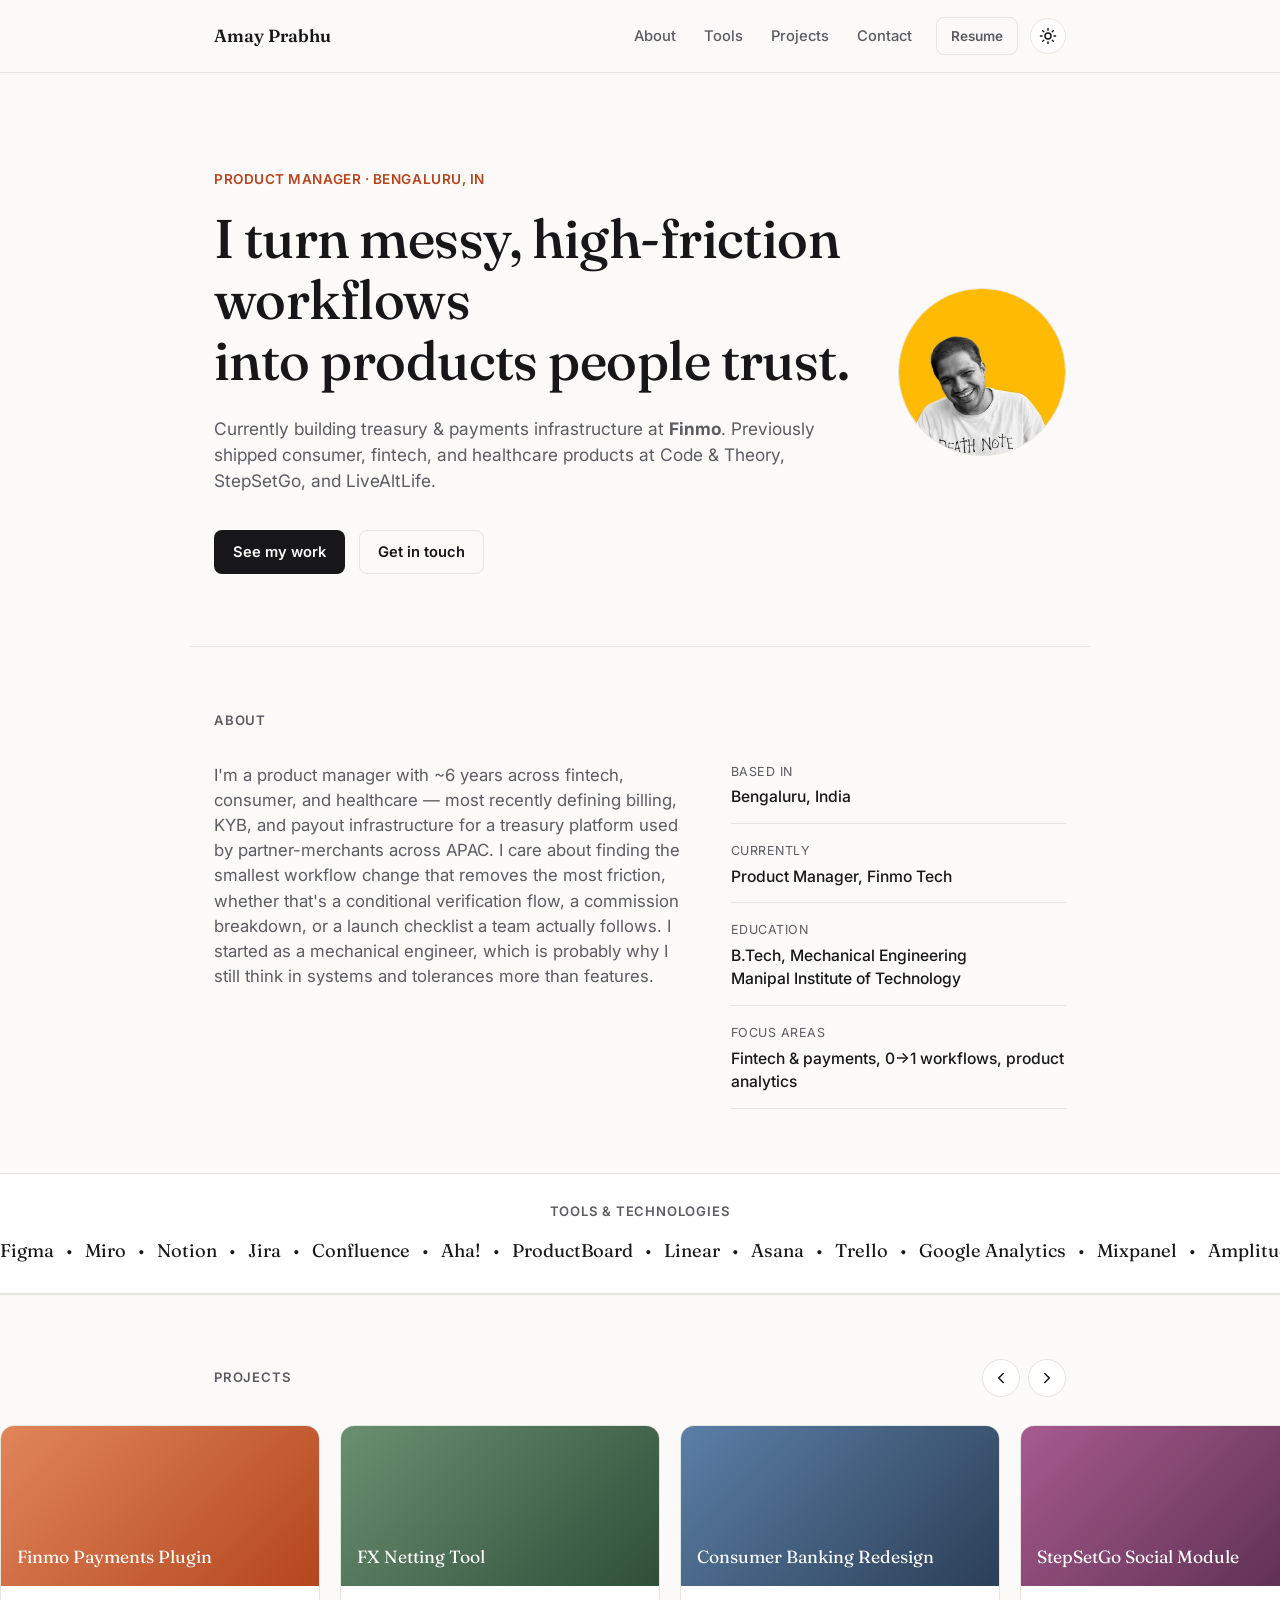
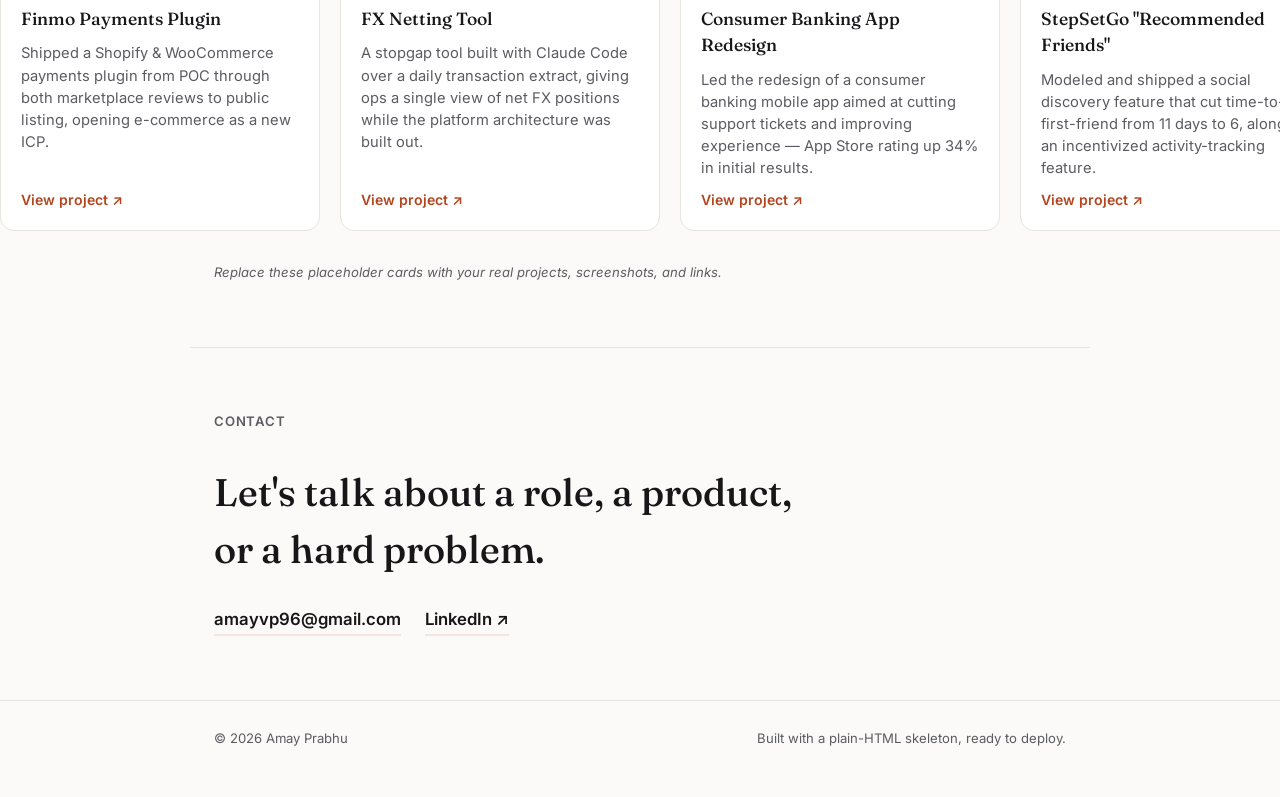
==== index.html @ a5f5263d "Remove experience section, add profile photo and tools marquee - Drop the Experience section and its" ====
<!DOCTYPE html>
<html lang="en">
<head>
<meta charset="UTF-8" />
<meta name="viewport" content="width=device-width, initial-scale=1.0" />
<title>Amay Prabhu — Product Manager</title>
<meta name="description" content="Amay Prabhu — Product Manager building fintech, consumer, and healthcare products." />
<link rel="icon" href="data:,">
<link rel="preconnect" href="https://fonts.googleapis.com">
<link rel="preconnect" href="https://fonts.gstatic.com" crossorigin>
<link href="https://fonts.googleapis.com/css2?family=Fraunces:opsz,wght@9..144,400;9..144,500;9..144,600&family=Inter:wght@400;500;600;700&display=swap" rel="stylesheet">
<link rel="stylesheet" href="css/style.css" />
</head>
<body>

<header class="nav" id="nav">
  <div class="wrap nav-inner">
    <a href="#top" class="nav-brand">Amay Prabhu</a>
    <nav class="nav-links">
      <a href="#about">About</a>
      <a href="#tools">Tools</a>
      <a href="#projects">Projects</a>
      <a href="#contact">Contact</a>
    </nav>
    <div class="nav-actions">
      <a href="assets/Amay_Prabhu_Resume.pdf" class="btn btn-ghost" download>Resume</a>
      <button class="theme-toggle" id="themeToggle" aria-label="Toggle color theme">
        <svg id="iconSun" width="18" height="18" viewBox="0 0 24 24" fill="none" stroke="currentColor" stroke-width="2" stroke-linecap="round"><circle cx="12" cy="12" r="4"/><path d="M12 2v2M12 20v2M4.9 4.9l1.4 1.4M17.7 17.7l1.4 1.4M2 12h2M20 12h2M4.9 19.1l1.4-1.4M17.7 6.3l1.4-1.4"/></svg>
        <svg id="iconMoon" width="18" height="18" viewBox="0 0 24 24" fill="none" stroke="currentColor" stroke-width="2" stroke-linecap="round"><path d="M21 12.79A9 9 0 1 1 11.21 3 7 7 0 0 0 21 12.79Z"/></svg>
      </button>
    </div>
    <button class="nav-burger" id="navBurger" aria-label="Toggle menu">
      <span></span><span></span><span></span>
    </button>
  </div>
  <nav class="nav-links-mobile" id="navLinksMobile">
    <a href="#about">About</a>
    <a href="#tools">Tools</a>
    <a href="#projects">Projects</a>
    <a href="#contact">Contact</a>
    <a href="assets/Amay_Prabhu_Resume.pdf" download>Resume</a>
  </nav>
</header>

<main id="top">

  <section class="hero wrap">
    <div class="hero-text">
      <p class="eyebrow reveal">Product Manager · Bengaluru, IN</p>
      <h1 class="reveal">
        I turn messy, high-friction workflows<br class="br-desktop" />
        into products people trust.
      </h1>
      <p class="hero-sub reveal">
        Currently building treasury &amp; payments infrastructure at
        <strong>Finmo</strong>. Previously shipped consumer, fintech, and
        healthcare products at Code&nbsp;&amp;&nbsp;Theory, StepSetGo, and LiveAltLife.
      </p>
      <div class="hero-actions reveal">
        <a href="#projects" class="btn btn-primary">See my work</a>
        <a href="#contact" class="btn btn-outline">Get in touch</a>
      </div>
    </div>
    <div class="hero-photo reveal">
      <img src="assets/profile.png" alt="Amay Prabhu"
        onerror="this.style.display='none'; this.nextElementSibling.style.display='flex';" />
      <div class="hero-photo-fallback">AP</div>
    </div>
  </section>

  <section id="about" class="section wrap">
    <p class="section-label reveal">About</p>
    <div class="about-grid">
      <p class="about-text reveal">
        I'm a product manager with ~6 years across fintech, consumer, and
        healthcare — most recently defining billing, KYB, and payout
        infrastructure for a treasury platform used by partner-merchants
        across APAC. I care about finding the smallest workflow change that
        removes the most friction, whether that's a conditional verification
        flow, a commission breakdown, or a launch checklist a team actually
        follows. I started as a mechanical engineer, which is probably why I
        still think in systems and tolerances more than features.
      </p>
      <dl class="about-facts reveal">
        <div><dt>Based in</dt><dd>Bengaluru, India</dd></div>
        <div><dt>Currently</dt><dd>Product Manager, Finmo Tech</dd></div>
        <div><dt>Education</dt><dd>B.Tech, Mechanical Engineering<br />Manipal Institute of Technology</dd></div>
        <div><dt>Focus areas</dt><dd>Fintech &amp; payments, 0→1 workflows, product analytics</dd></div>
      </dl>
    </div>
  </section>

  <section id="tools" class="tools-marquee reveal">
    <p class="marquee-label">Tools &amp; Technologies</p>
    <div class="marquee" role="list" aria-label="Tools and technologies I use">
      <div class="marquee-track">
        <span>Figma</span><span class="marquee-dot">•</span>
        <span>Miro</span><span class="marquee-dot">•</span>
        <span>Notion</span><span class="marquee-dot">•</span>
        <span>Jira</span><span class="marquee-dot">•</span>
        <span>Confluence</span><span class="marquee-dot">•</span>
        <span>Aha!</span><span class="marquee-dot">•</span>
        <span>ProductBoard</span><span class="marquee-dot">•</span>
        <span>Linear</span><span class="marquee-dot">•</span>
        <span>Asana</span><span class="marquee-dot">•</span>
        <span>Trello</span><span class="marquee-dot">•</span>
        <span>Google Analytics</span><span class="marquee-dot">•</span>
        <span>Mixpanel</span><span class="marquee-dot">•</span>
        <span>Amplitude</span><span class="marquee-dot">•</span>
        <span>CleverTap</span><span class="marquee-dot">•</span>
        <span>MoEngage</span><span class="marquee-dot">•</span>
        <span>Postman</span><span class="marquee-dot">•</span>
        <span>SQL</span><span class="marquee-dot">•</span>
        <span>Power BI</span><span class="marquee-dot">•</span>
        <span>Tableau</span><span class="marquee-dot">•</span>
        <span>Looker</span><span class="marquee-dot">•</span>
        <span>Optimizely</span><span class="marquee-dot">•</span>
        <span>LaunchDarkly</span><span class="marquee-dot">•</span>
        <span>Hotjar</span><span class="marquee-dot">•</span>
        <span>UserTesting</span><span class="marquee-dot">•</span>
        <span>SurveyMonkey</span><span class="marquee-dot">•</span>
        <span>Slack</span><span class="marquee-dot">•</span>
        <span>Salesforce</span><span class="marquee-dot">•</span>
        <span>Zendesk</span><span class="marquee-dot">•</span>
        <span>Claude AI</span><span class="marquee-dot">•</span>
        <span>GitHub</span><span class="marquee-dot">•</span>
      </div>
      <div class="marquee-track" aria-hidden="true">
        <span>Figma</span><span class="marquee-dot">•</span>
        <span>Miro</span><span class="marquee-dot">•</span>
        <span>Notion</span><span class="marquee-dot">•</span>
        <span>Jira</span><span class="marquee-dot">•</span>
        <span>Confluence</span><span class="marquee-dot">•</span>
        <span>Aha!</span><span class="marquee-dot">•</span>
        <span>ProductBoard</span><span class="marquee-dot">•</span>
        <span>Linear</span><span class="marquee-dot">•</span>
        <span>Asana</span><span class="marquee-dot">•</span>
        <span>Trello</span><span class="marquee-dot">•</span>
        <span>Google Analytics</span><span class="marquee-dot">•</span>
        <span>Mixpanel</span><span class="marquee-dot">•</span>
        <span>Amplitude</span><span class="marquee-dot">•</span>
        <span>CleverTap</span><span class="marquee-dot">•</span>
        <span>MoEngage</span><span class="marquee-dot">•</span>
        <span>Postman</span><span class="marquee-dot">•</span>
        <span>SQL</span><span class="marquee-dot">•</span>
        <span>Power BI</span><span class="marquee-dot">•</span>
        <span>Tableau</span><span class="marquee-dot">•</span>
        <span>Looker</span><span class="marquee-dot">•</span>
        <span>Optimizely</span><span class="marquee-dot">•</span>
        <span>LaunchDarkly</span><span class="marquee-dot">•</span>
        <span>Hotjar</span><span class="marquee-dot">•</span>
        <span>UserTesting</span><span class="marquee-dot">•</span>
        <span>SurveyMonkey</span><span class="marquee-dot">•</span>
        <span>Slack</span><span class="marquee-dot">•</span>
        <span>Salesforce</span><span class="marquee-dot">•</span>
        <span>Zendesk</span><span class="marquee-dot">•</span>
        <span>Claude AI</span><span class="marquee-dot">•</span>
        <span>GitHub</span><span class="marquee-dot">•</span>
      </div>
    </div>
  </section>

  <section id="projects" class="section projects-section">
    <div class="wrap">
      <div class="projects-head reveal">
        <p class="section-label">Projects</p>
        <div class="carousel-controls">
          <button class="carousel-btn" id="carouselPrev" aria-label="Previous project">
            <svg width="18" height="18" viewBox="0 0 24 24" fill="none" stroke="currentColor" stroke-width="2" stroke-linecap="round" stroke-linejoin="round"><path d="M15 18l-6-6 6-6"/></svg>
          </button>
          <button class="carousel-btn" id="carouselNext" aria-label="Next project">
            <svg width="18" height="18" viewBox="0 0 24 24" fill="none" stroke="currentColor" stroke-width="2" stroke-linecap="round" stroke-linejoin="round"><path d="M9 18l6-6-6-6"/></svg>
          </button>
        </div>
      </div>
    </div>

    <div class="carousel reveal" id="carousel">
      <article class="project-card">
        <div class="project-thumb" style="--thumb-a:#e08659; --thumb-b:#b4451f;">Finmo Payments Plugin</div>
        <div class="project-body">
          <h3>Finmo Payments Plugin</h3>
          <p>Shipped a Shopify &amp; WooCommerce payments plugin from POC through both marketplace reviews to public listing, opening e-commerce as a new ICP.</p>
          <a href="#" class="project-link" target="_blank" rel="noopener">View project ↗</a>
        </div>
      </article>
      <article class="project-card">
        <div class="project-thumb" style="--thumb-a:#6b8f71; --thumb-b:#2f4f39;">FX Netting Tool</div>
        <div class="project-body">
          <h3>FX Netting Tool</h3>
          <p>A stopgap tool built with Claude Code over a daily transaction extract, giving ops a single view of net FX positions while the platform architecture was built out.</p>
          <a href="#" class="project-link" target="_blank" rel="noopener">View project ↗</a>
        </div>
      </article>
      <article class="project-card">
        <div class="project-thumb" style="--thumb-a:#5b7fa6; --thumb-b:#2c3f57;">Consumer Banking Redesign</div>
        <div class="project-body">
          <h3>Consumer Banking App Redesign</h3>
          <p>Led the redesign of a consumer banking mobile app aimed at cutting support tickets and improving experience — App Store rating up 34% in initial results.</p>
          <a href="#" class="project-link" target="_blank" rel="noopener">View project ↗</a>
        </div>
      </article>
      <article class="project-card">
        <div class="project-thumb" style="--thumb-a:#a65b8f; --thumb-b:#572c4c;">StepSetGo Social Module</div>
        <div class="project-body">
          <h3>StepSetGo "Recommended Friends"</h3>
          <p>Modeled and shipped a social discovery feature that cut time-to-first-friend from 11 days to 6, alongside an incentivized activity-tracking feature.</p>
          <a href="#" class="project-link" target="_blank" rel="noopener">View project ↗</a>
        </div>
      </article>
    </div>
    <p class="wrap projects-note reveal">Replace these placeholder cards with your real projects, screenshots, and links.</p>
  </section>

  <section id="contact" class="section wrap contact">
    <p class="section-label reveal">Contact</p>
    <h2 class="reveal">Let's talk about a role, a product, or a hard problem.</h2>
    <div class="contact-links reveal">
      <a href="mailto:amayvp96@gmail.com">amayvp96@gmail.com</a>
      <a href="https://www.linkedin.com/in/amay-prabhu-52b70a135/" target="_blank" rel="noopener">LinkedIn ↗</a>
    </div>
  </section>

</main>

<footer class="footer">
  <div class="wrap footer-inner">
    <span>© <span id="year"></span> Amay Prabhu</span>
    <span>Built with a plain-HTML skeleton, ready to deploy.</span>
  </div>
</footer>

<script src="js/main.js"></script>
</body>
</html>
---- css/style.css ----
:root {
  --bg: #fbfaf8;
  --bg-elevated: #ffffff;
  --text: #17171a;
  --text-muted: #5b5b62;
  --border: #e6e4df;
  --accent: #b4451f;
  --accent-soft: #f3e6de;
  --font-serif: "Fraunces", Georgia, serif;
  --font-sans: "Inter", -apple-system, BlinkMacSystemFont, "Segoe UI", sans-serif;
  --nav-h: 72px;
  color-scheme: light;
}

:root[data-theme="dark"] {
  --bg: #121214;
  --bg-elevated: #1a1a1d;
  --text: #f1f0ec;
  --text-muted: #a3a29c;
  --border: #2c2c30;
  --accent: #e08659;
  --accent-soft: #2e211b;
  color-scheme: dark;
}

* { box-sizing: border-box; }

html { scroll-behavior: smooth; }

body {
  margin: 0;
  background: var(--bg);
  color: var(--text);
  font-family: var(--font-sans);
  line-height: 1.5;
  -webkit-font-smoothing: antialiased;
  transition: background 0.25s ease, color 0.25s ease;
}

.wrap {
  max-width: 900px;
  margin: 0 auto;
  padding: 0 24px;
}

a { color: inherit; }

/* Nav */
.nav {
  position: sticky;
  top: 0;
  z-index: 50;
  background: color-mix(in srgb, var(--bg) 88%, transparent);
  backdrop-filter: blur(10px);
  border-bottom: 1px solid var(--border);
}

.nav-inner {
  height: var(--nav-h);
  display: flex;
  align-items: center;
  gap: 24px;
}

.nav-brand {
  font-family: var(--font-serif);
  font-weight: 600;
  font-size: 1.1rem;
  text-decoration: none;
  margin-right: auto;
}

.nav-links {
  display: flex;
  gap: 28px;
}

.nav-links a {
  text-decoration: none;
  color: var(--text-muted);
  font-size: 0.92rem;
  font-weight: 500;
}

.nav-links a:hover { color: var(--text); }

.nav-actions {
  display: flex;
  align-items: center;
  gap: 12px;
}

.theme-toggle {
  border: 1px solid var(--border);
  background: var(--bg-elevated);
  color: var(--text);
  width: 36px;
  height: 36px;
  border-radius: 999px;
  display: flex;
  align-items: center;
  justify-content: center;
  cursor: pointer;
}

#iconMoon { display: none; }
:root[data-theme="dark"] #iconSun { display: none; }
:root[data-theme="dark"] #iconMoon { display: block; }

.nav-burger {
  display: none;
  flex-direction: column;
  gap: 4px;
  background: none;
  border: none;
  cursor: pointer;
  padding: 8px;
}
.nav-burger span {
  width: 20px;
  height: 2px;
  background: var(--text);
  border-radius: 2px;
}

.nav-links-mobile {
  display: none;
  flex-direction: column;
  padding: 12px 24px 20px;
  border-top: 1px solid var(--border);
}
.nav-links-mobile a {
  padding: 10px 0;
  text-decoration: none;
  color: var(--text);
  font-size: 0.98rem;
  border-bottom: 1px solid var(--border);
}
.nav-links-mobile a:last-child { border-bottom: none; }

/* Buttons */
.btn {
  display: inline-flex;
  align-items: center;
  justify-content: center;
  padding: 10px 18px;
  border-radius: 8px;
  font-size: 0.92rem;
  font-weight: 600;
  text-decoration: none;
  border: 1px solid transparent;
  cursor: pointer;
  white-space: nowrap;
}
.btn-primary { background: var(--text); color: var(--bg); }
.btn-primary:hover { opacity: 0.85; }
.btn-outline { border-color: var(--border); }
.btn-outline:hover { border-color: var(--text); }
.btn-ghost { color: var(--text-muted); border-color: var(--border); padding: 8px 14px; font-size: 0.85rem; }
.btn-ghost:hover { color: var(--text); border-color: var(--text); }

/* Hero */
.hero {
  padding: 96px 24px 72px;
  display: flex;
  align-items: center;
  justify-content: space-between;
  gap: 48px;
}
.hero-text { flex: 1; min-width: 0; }
.hero-photo {
  flex-shrink: 0;
  width: 168px;
  height: 168px;
  border-radius: 50%;
  overflow: hidden;
  border: 1px solid var(--border);
  background: var(--bg-elevated);
}
.hero-photo img {
  width: 100%;
  height: 100%;
  object-fit: cover;
  display: block;
}
.hero-photo-fallback {
  width: 100%;
  height: 100%;
  display: none;
  align-items: center;
  justify-content: center;
  font-family: var(--font-serif);
  font-size: 2.6rem;
  font-weight: 500;
  color: var(--accent);
  background: var(--accent-soft);
}
.eyebrow {
  color: var(--accent);
  font-weight: 600;
  font-size: 0.85rem;
  letter-spacing: 0.04em;
  text-transform: uppercase;
  margin: 0 0 20px;
}
.hero h1 {
  font-family: var(--font-serif);
  font-weight: 500;
  font-size: clamp(2.1rem, 5vw, 3.4rem);
  line-height: 1.12;
  letter-spacing: -0.01em;
  margin: 0 0 24px;
  max-width: 780px;
}
.hero-sub {
  font-size: 1.08rem;
  color: var(--text-muted);
  max-width: 620px;
  margin: 0 0 36px;
}
.hero-actions {
  display: flex;
  gap: 14px;
  flex-wrap: wrap;
}

/* Sections */
.section {
  padding: 64px 24px;
  border-top: 1px solid var(--border);
}
.section-label {
  font-size: 0.82rem;
  font-weight: 600;
  letter-spacing: 0.06em;
  text-transform: uppercase;
  color: var(--text-muted);
  margin: 0 0 32px;
}

/* About */
.about-grid {
  display: grid;
  grid-template-columns: 1.4fr 1fr;
  gap: 48px;
}
.about-text {
  font-size: 1.05rem;
  color: var(--text-muted);
  margin: 0;
}
.about-facts {
  margin: 0;
  display: flex;
  flex-direction: column;
  gap: 18px;
}
.about-facts > div {
  padding-bottom: 14px;
  border-bottom: 1px solid var(--border);
}
.about-facts dt {
  font-size: 0.78rem;
  text-transform: uppercase;
  letter-spacing: 0.04em;
  color: var(--text-muted);
  margin-bottom: 4px;
}
.about-facts dd {
  margin: 0;
  font-size: 0.98rem;
  font-weight: 500;
}

/* Tools & Technologies marquee */
.tools-marquee {
  padding: 28px 0;
  border-top: 1px solid var(--border);
  border-bottom: 1px solid var(--border);
  background: var(--bg-elevated);
  overflow: hidden;
}
.marquee-label {
  margin: 0 0 16px;
  text-align: center;
  font-size: 0.82rem;
  font-weight: 600;
  letter-spacing: 0.06em;
  text-transform: uppercase;
  color: var(--text-muted);
}
.marquee {
  display: flex;
  width: max-content;
  animation: marquee-scroll 38s linear infinite;
}
.marquee:hover { animation-play-state: paused; }
.marquee-track {
  display: flex;
  align-items: center;
  gap: 12px;
  padding-right: 12px;
  white-space: nowrap;
}
.marquee-track span {
  font-family: var(--font-serif);
  font-size: 1.15rem;
  color: var(--text);
}
.marquee-dot { color: var(--accent); font-size: 0.8rem; }

@keyframes marquee-scroll {
  from { transform: translateX(0); }
  to { transform: translateX(-50%); }
}

@media (prefers-reduced-motion: reduce) {
  .marquee { animation: none; overflow-x: auto; }
}

/* Projects */
.projects-section { padding: 64px 0; }
.projects-head {
  display: flex;
  align-items: center;
  justify-content: space-between;
  margin-bottom: 24px;
}
.projects-head .section-label { margin: 0; }
.carousel-controls { display: flex; gap: 8px; }
.carousel-btn {
  width: 38px;
  height: 38px;
  border-radius: 50%;
  border: 1px solid var(--border);
  background: var(--bg-elevated);
  color: var(--text);
  display: flex;
  align-items: center;
  justify-content: center;
  cursor: pointer;
}
.carousel-btn:hover { border-color: var(--text); }

.carousel {
  display: flex;
  gap: 20px;
  overflow-x: auto;
  scroll-snap-type: x mandatory;
  padding: 4px 24px 12px;
  scrollbar-width: none;
}
.carousel::-webkit-scrollbar { display: none; }

.project-card {
  flex: 0 0 auto;
  width: min(320px, 82vw);
  scroll-snap-align: start;
  border: 1px solid var(--border);
  border-radius: 14px;
  overflow: hidden;
  background: var(--bg-elevated);
  display: flex;
  flex-direction: column;
}
.project-thumb {
  height: 160px;
  display: flex;
  align-items: flex-end;
  padding: 16px;
  font-family: var(--font-serif);
  font-size: 1.1rem;
  color: #fff;
  background: linear-gradient(135deg, var(--thumb-a), var(--thumb-b));
}
.project-body {
  padding: 20px;
  display: flex;
  flex-direction: column;
  gap: 10px;
  flex: 1;
}
.project-body h3 {
  font-family: var(--font-serif);
  font-weight: 500;
  font-size: 1.1rem;
  margin: 0;
}
.project-body p {
  font-size: 0.92rem;
  color: var(--text-muted);
  margin: 0;
  flex: 1;
}
.project-link {
  font-size: 0.88rem;
  font-weight: 600;
  text-decoration: none;
  color: var(--accent);
  align-self: flex-start;
}
.project-link:hover { text-decoration: underline; }

.projects-note {
  margin-top: 20px;
  font-size: 0.82rem;
  color: var(--text-muted);
  font-style: italic;
}

/* Contact */
.contact h2 {
  font-family: var(--font-serif);
  font-weight: 500;
  font-size: clamp(1.6rem, 3.5vw, 2.4rem);
  max-width: 620px;
  margin: 0 0 28px;
}
.contact-links {
  display: flex;
  gap: 24px;
  flex-wrap: wrap;
}
.contact-links a {
  text-decoration: none;
  font-weight: 600;
  font-size: 1.05rem;
  padding-bottom: 2px;
  border-bottom: 2px solid var(--accent-soft);
}
.contact-links a:hover { border-bottom-color: var(--accent); }

/* Footer */
.footer {
  border-top: 1px solid var(--border);
  padding: 28px 0 48px;
}
.footer-inner {
  display: flex;
  justify-content: space-between;
  flex-wrap: wrap;
  gap: 8px;
  font-size: 0.82rem;
  color: var(--text-muted);
}

/* Reveal-on-scroll */
.reveal {
  opacity: 0;
  transform: translateY(14px);
  transition: opacity 0.6s ease, transform 0.6s ease;
}
.reveal.is-visible {
  opacity: 1;
  transform: none;
}

/* Responsive */
@media (max-width: 720px) {
  .nav-links, .nav-actions .btn-ghost { display: none; }
  .nav-burger { display: flex; }
  .nav-links-mobile.is-open { display: flex; }
  .about-grid { grid-template-columns: 1fr; gap: 32px; }
  .hero {
    padding: 48px 20px 40px;
    flex-direction: column-reverse;
    text-align: center;
    gap: 28px;
  }
  .hero-actions { justify-content: center; }
  .hero-photo { width: 128px; height: 128px; }
  .section { padding: 48px 20px; }
  .projects-section { padding: 48px 0; }
}
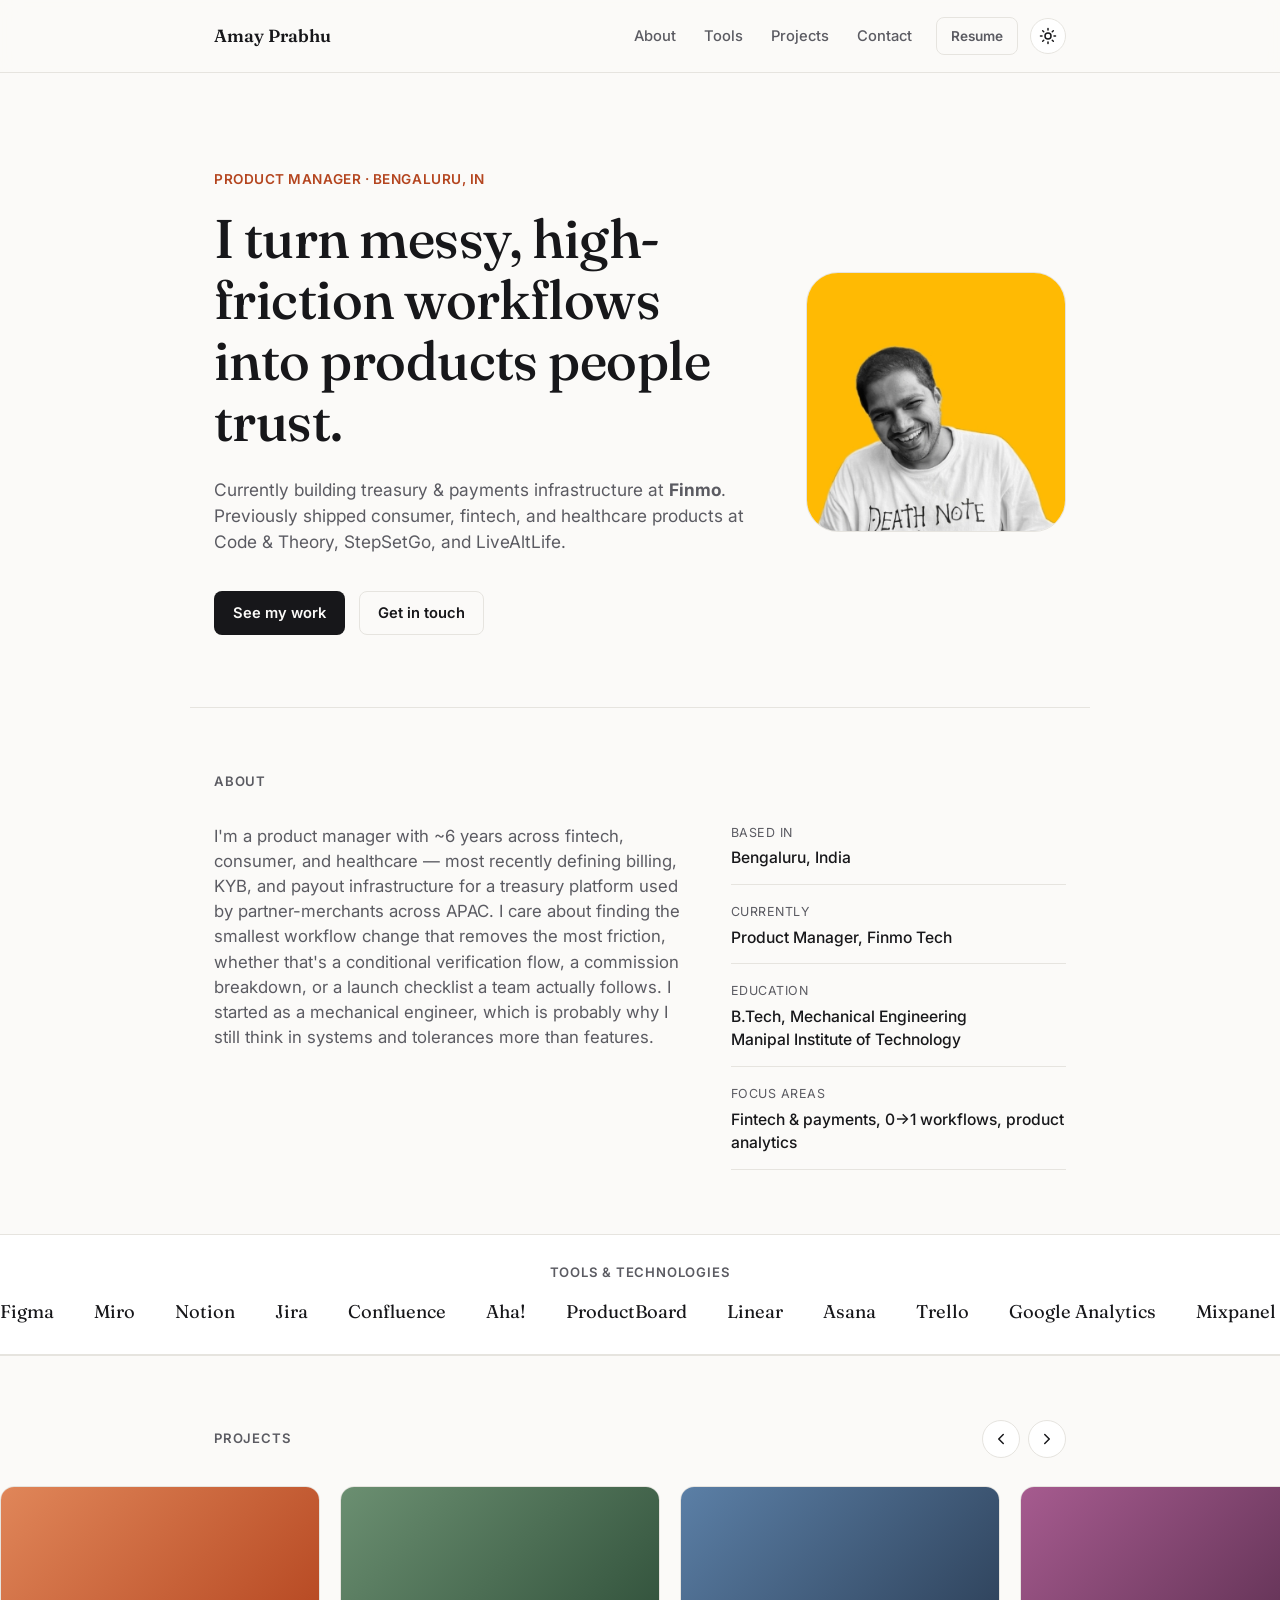
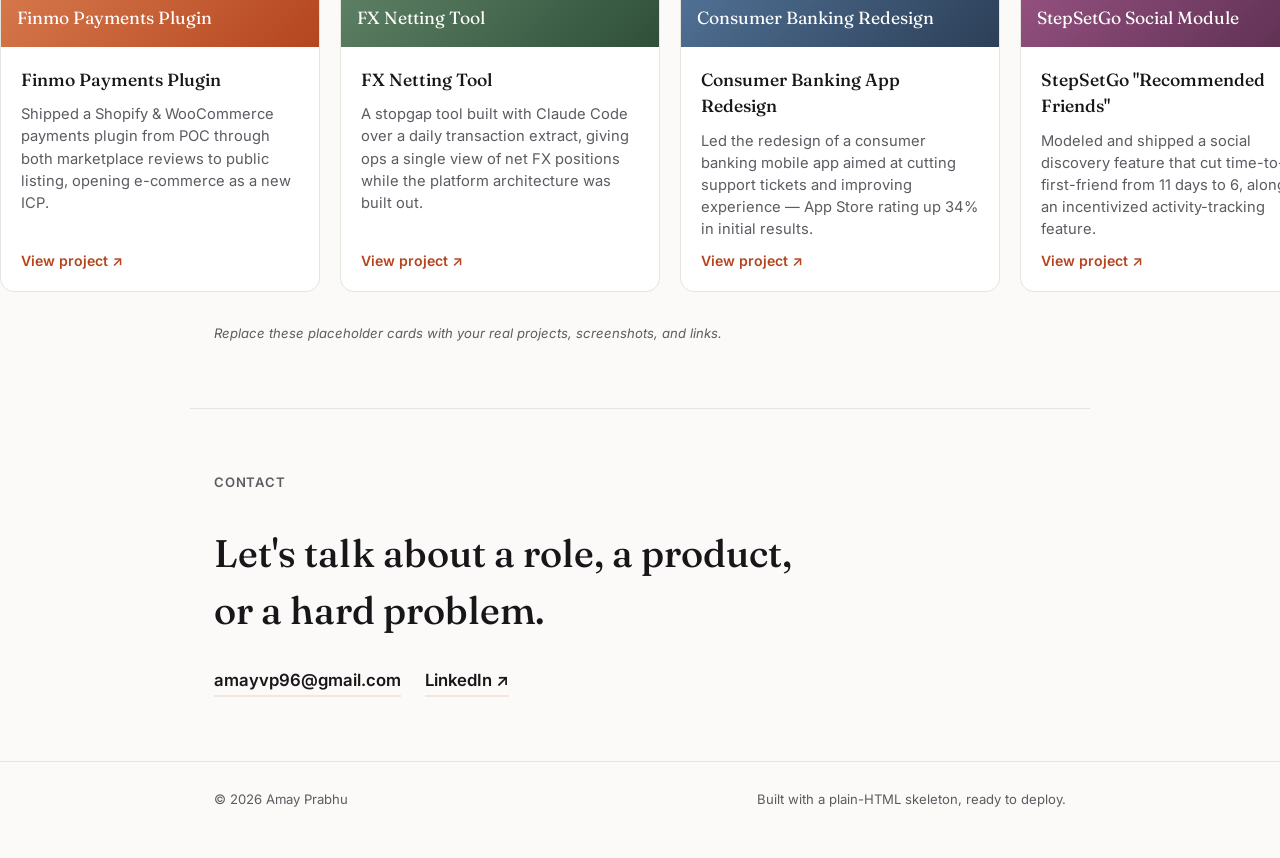
==== commit 49dc44e1: "Cosmetic tweaks: cleaner marquee, larger square photo - Remove the bullet-dot separators from the to" ====
--- a/index.html
+++ b/index.html
@@ -94,68 +94,68 @@
     <p class="marquee-label">Tools &amp; Technologies</p>
     <div class="marquee" role="list" aria-label="Tools and technologies I use">
       <div class="marquee-track">
-        <span>Figma</span><span class="marquee-dot">•</span>
-        <span>Miro</span><span class="marquee-dot">•</span>
-        <span>Notion</span><span class="marquee-dot">•</span>
-        <span>Jira</span><span class="marquee-dot">•</span>
-        <span>Confluence</span><span class="marquee-dot">•</span>
-        <span>Aha!</span><span class="marquee-dot">•</span>
-        <span>ProductBoard</span><span class="marquee-dot">•</span>
-        <span>Linear</span><span class="marquee-dot">•</span>
-        <span>Asana</span><span class="marquee-dot">•</span>
-        <span>Trello</span><span class="marquee-dot">•</span>
-        <span>Google Analytics</span><span class="marquee-dot">•</span>
-        <span>Mixpanel</span><span class="marquee-dot">•</span>
-        <span>Amplitude</span><span class="marquee-dot">•</span>
-        <span>CleverTap</span><span class="marquee-dot">•</span>
-        <span>MoEngage</span><span class="marquee-dot">•</span>
-        <span>Postman</span><span class="marquee-dot">•</span>
-        <span>SQL</span><span class="marquee-dot">•</span>
-        <span>Power BI</span><span class="marquee-dot">•</span>
-        <span>Tableau</span><span class="marquee-dot">•</span>
-        <span>Looker</span><span class="marquee-dot">•</span>
-        <span>Optimizely</span><span class="marquee-dot">•</span>
-        <span>LaunchDarkly</span><span class="marquee-dot">•</span>
-        <span>Hotjar</span><span class="marquee-dot">•</span>
-        <span>UserTesting</span><span class="marquee-dot">•</span>
-        <span>SurveyMonkey</span><span class="marquee-dot">•</span>
-        <span>Slack</span><span class="marquee-dot">•</span>
-        <span>Salesforce</span><span class="marquee-dot">•</span>
-        <span>Zendesk</span><span class="marquee-dot">•</span>
-        <span>Claude AI</span><span class="marquee-dot">•</span>
-        <span>GitHub</span><span class="marquee-dot">•</span>
+        <span>Figma</span>
+        <span>Miro</span>
+        <span>Notion</span>
+        <span>Jira</span>
+        <span>Confluence</span>
+        <span>Aha!</span>
+        <span>ProductBoard</span>
+        <span>Linear</span>
+        <span>Asana</span>
+        <span>Trello</span>
+        <span>Google Analytics</span>
+        <span>Mixpanel</span>
+        <span>Amplitude</span>
+        <span>CleverTap</span>
+        <span>MoEngage</span>
+        <span>Postman</span>
+        <span>SQL</span>
+        <span>Power BI</span>
+        <span>Tableau</span>
+        <span>Looker</span>
+        <span>Optimizely</span>
+        <span>LaunchDarkly</span>
+        <span>Hotjar</span>
+        <span>UserTesting</span>
+        <span>SurveyMonkey</span>
+        <span>Slack</span>
+        <span>Salesforce</span>
+        <span>Zendesk</span>
+        <span>Claude AI</span>
+        <span>GitHub</span>
       </div>
       <div class="marquee-track" aria-hidden="true">
-        <span>Figma</span><span class="marquee-dot">•</span>
-        <span>Miro</span><span class="marquee-dot">•</span>
-        <span>Notion</span><span class="marquee-dot">•</span>
-        <span>Jira</span><span class="marquee-dot">•</span>
-        <span>Confluence</span><span class="marquee-dot">•</span>
-        <span>Aha!</span><span class="marquee-dot">•</span>
-        <span>ProductBoard</span><span class="marquee-dot">•</span>
-        <span>Linear</span><span class="marquee-dot">•</span>
-        <span>Asana</span><span class="marquee-dot">•</span>
-        <span>Trello</span><span class="marquee-dot">•</span>
-        <span>Google Analytics</span><span class="marquee-dot">•</span>
-        <span>Mixpanel</span><span class="marquee-dot">•</span>
-        <span>Amplitude</span><span class="marquee-dot">•</span>
-        <span>CleverTap</span><span class="marquee-dot">•</span>
-        <span>MoEngage</span><span class="marquee-dot">•</span>
-        <span>Postman</span><span class="marquee-dot">•</span>
-        <span>SQL</span><span class="marquee-dot">•</span>
-        <span>Power BI</span><span class="marquee-dot">•</span>
-        <span>Tableau</span><span class="marquee-dot">•</span>
-        <span>Looker</span><span class="marquee-dot">•</span>
-        <span>Optimizely</span><span class="marquee-dot">•</span>
-        <span>LaunchDarkly</span><span class="marquee-dot">•</span>
-        <span>Hotjar</span><span class="marquee-dot">•</span>
-        <span>UserTesting</span><span class="marquee-dot">•</span>
-        <span>SurveyMonkey</span><span class="marquee-dot">•</span>
-        <span>Slack</span><span class="marquee-dot">•</span>
-        <span>Salesforce</span><span class="marquee-dot">•</span>
-        <span>Zendesk</span><span class="marquee-dot">•</span>
-        <span>Claude AI</span><span class="marquee-dot">•</span>
-        <span>GitHub</span><span class="marquee-dot">•</span>
+        <span>Figma</span>
+        <span>Miro</span>
+        <span>Notion</span>
+        <span>Jira</span>
+        <span>Confluence</span>
+        <span>Aha!</span>
+        <span>ProductBoard</span>
+        <span>Linear</span>
+        <span>Asana</span>
+        <span>Trello</span>
+        <span>Google Analytics</span>
+        <span>Mixpanel</span>
+        <span>Amplitude</span>
+        <span>CleverTap</span>
+        <span>MoEngage</span>
+        <span>Postman</span>
+        <span>SQL</span>
+        <span>Power BI</span>
+        <span>Tableau</span>
+        <span>Looker</span>
+        <span>Optimizely</span>
+        <span>LaunchDarkly</span>
+        <span>Hotjar</span>
+        <span>UserTesting</span>
+        <span>SurveyMonkey</span>
+        <span>Slack</span>
+        <span>Salesforce</span>
+        <span>Zendesk</span>
+        <span>Claude AI</span>
+        <span>GitHub</span>
       </div>
     </div>
   </section>
--- a/css/style.css
+++ b/css/style.css
@@ -170,9 +170,9 @@
 .hero-text { flex: 1; min-width: 0; }
 .hero-photo {
   flex-shrink: 0;
-  width: 168px;
-  height: 168px;
-  border-radius: 50%;
+  width: 260px;
+  height: 260px;
+  border-radius: 32px;
   overflow: hidden;
   border: 1px solid var(--border);
   background: var(--bg-elevated);
@@ -190,7 +190,7 @@
   align-items: center;
   justify-content: center;
   font-family: var(--font-serif);
-  font-size: 2.6rem;
+  font-size: 3.6rem;
   font-weight: 500;
   color: var(--accent);
   background: var(--accent-soft);
@@ -292,14 +292,14 @@
 .marquee {
   display: flex;
   width: max-content;
-  animation: marquee-scroll 38s linear infinite;
+  animation: marquee-scroll 90s linear infinite;
 }
 .marquee:hover { animation-play-state: paused; }
 .marquee-track {
   display: flex;
   align-items: center;
-  gap: 12px;
-  padding-right: 12px;
+  gap: 40px;
+  padding-right: 40px;
   white-space: nowrap;
 }
 .marquee-track span {
@@ -307,7 +307,6 @@
   font-size: 1.15rem;
   color: var(--text);
 }
-.marquee-dot { color: var(--accent); font-size: 0.8rem; }
 
 @keyframes marquee-scroll {
   from { transform: translateX(0); }
@@ -468,7 +467,7 @@
     gap: 28px;
   }
   .hero-actions { justify-content: center; }
-  .hero-photo { width: 128px; height: 128px; }
+  .hero-photo { width: 180px; height: 180px; border-radius: 24px; }
   .section { padding: 48px 20px; }
   .projects-section { padding: 48px 0; }
 }
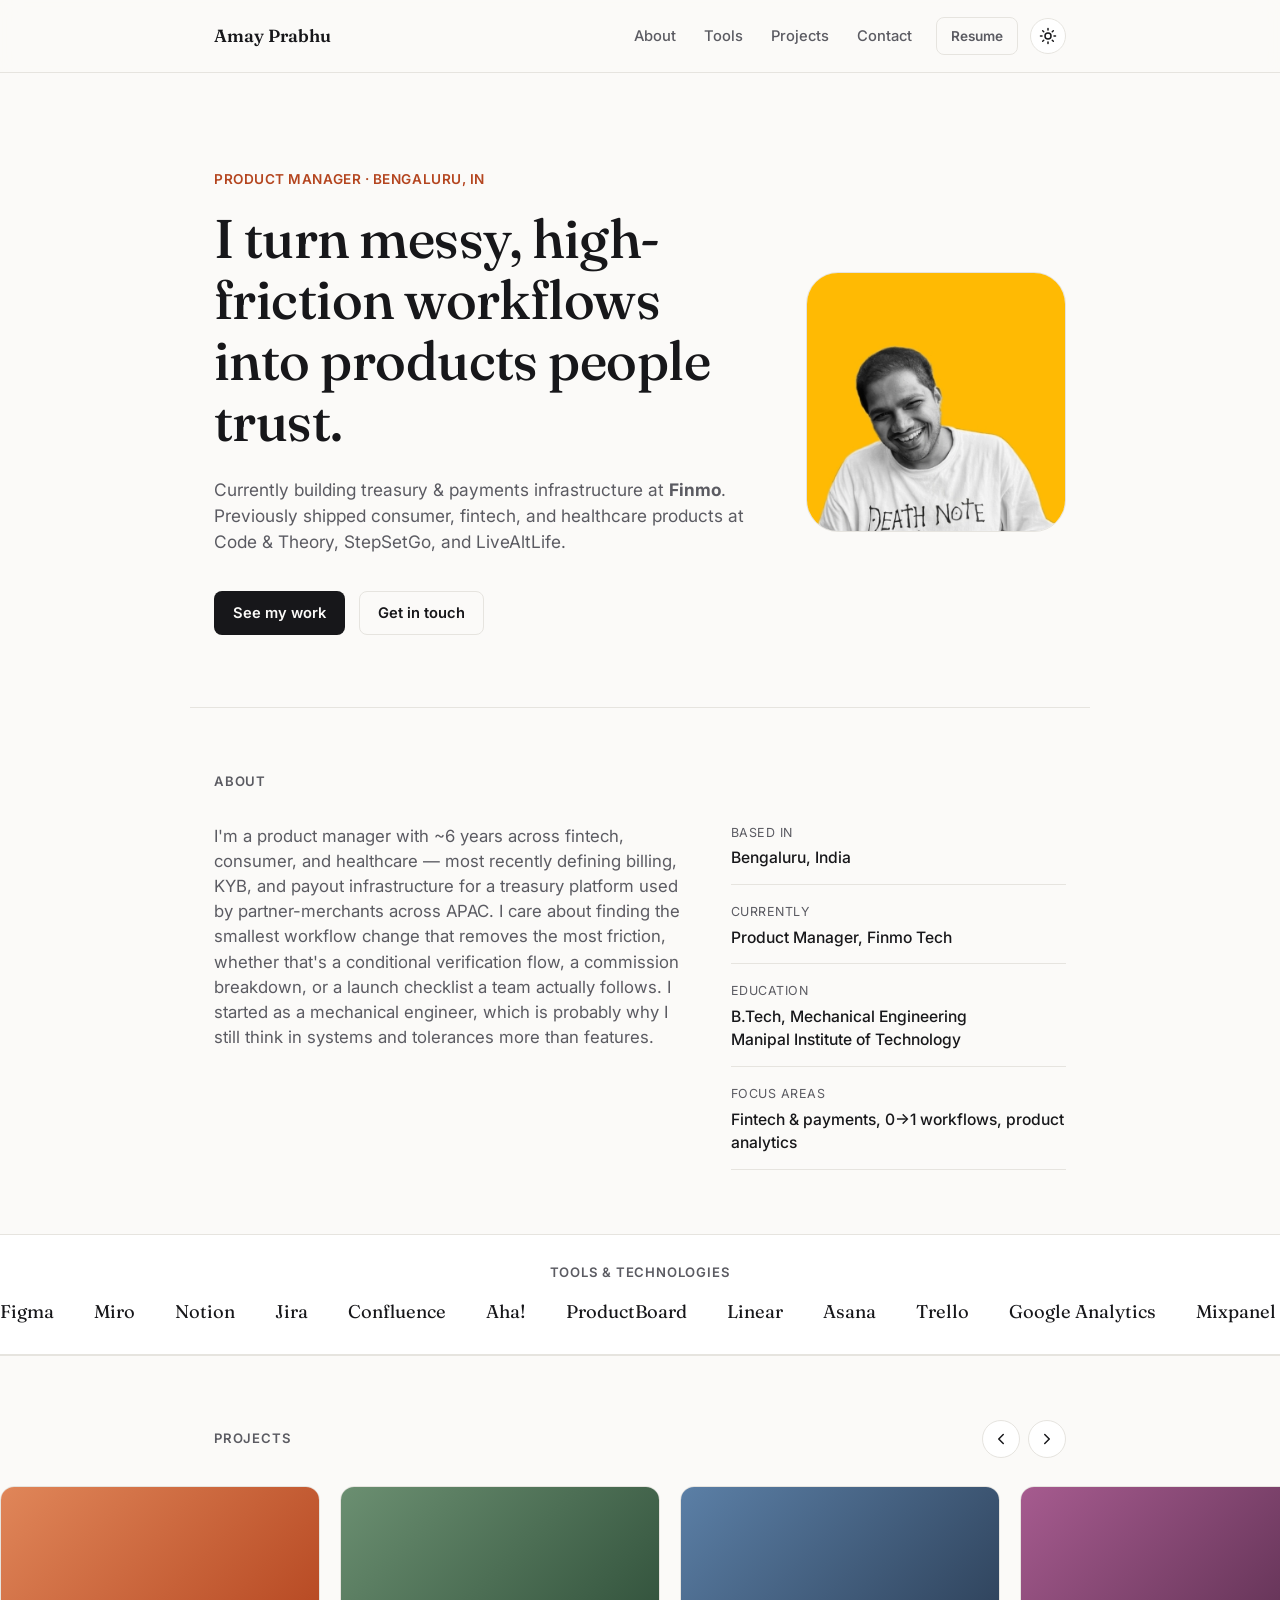
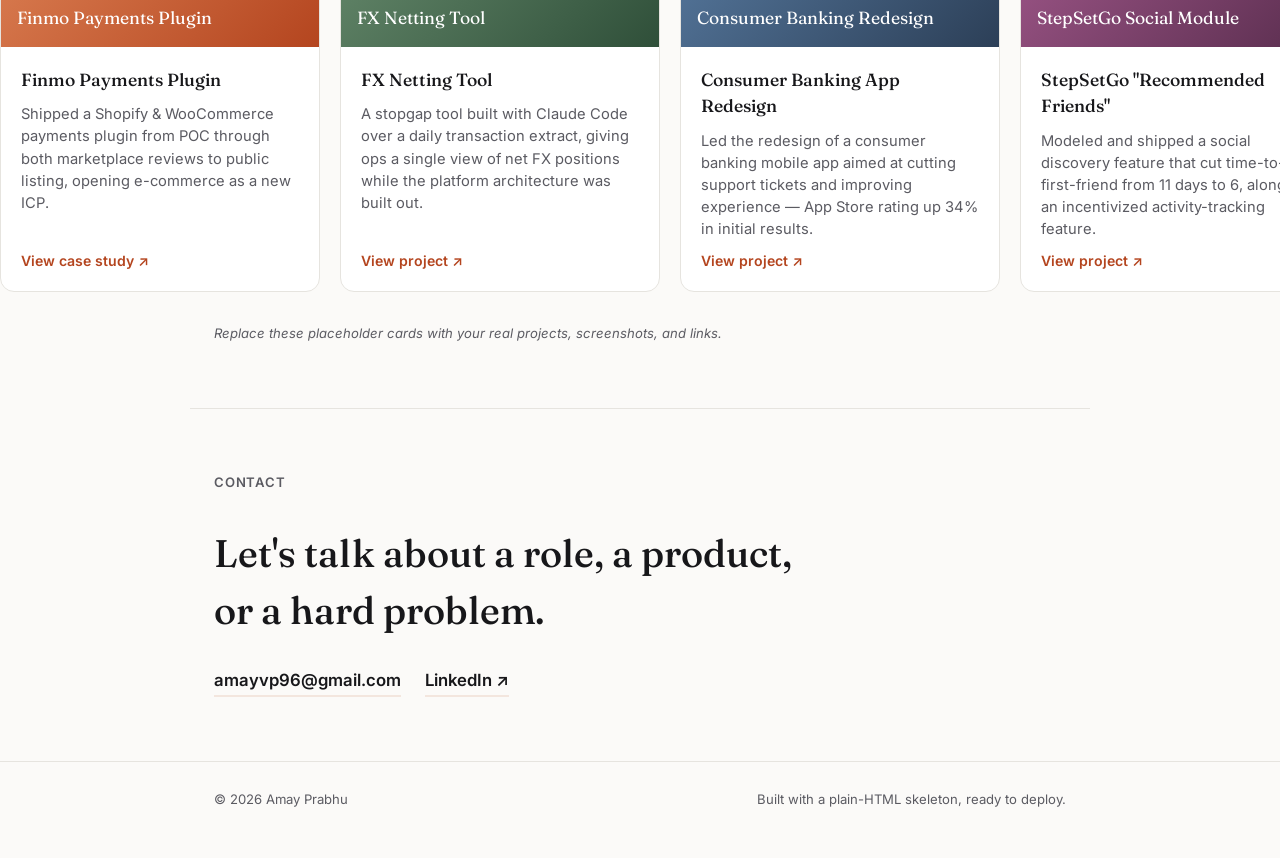
==== commit d69c9fa2: "Add interactive slide-deck presentation for case studies Adds presentation/index.html, a 12-slide, k" ====
--- a/index.html
+++ b/index.html
@@ -181,7 +181,7 @@
         <div class="project-body">
           <h3>Finmo Payments Plugin</h3>
           <p>Shipped a Shopify &amp; WooCommerce payments plugin from POC through both marketplace reviews to public listing, opening e-commerce as a new ICP.</p>
-          <a href="#" class="project-link" target="_blank" rel="noopener">View project ↗</a>
+          <a href="presentation/index.html" class="project-link">View case study ↗</a>
         </div>
       </article>
       <article class="project-card">
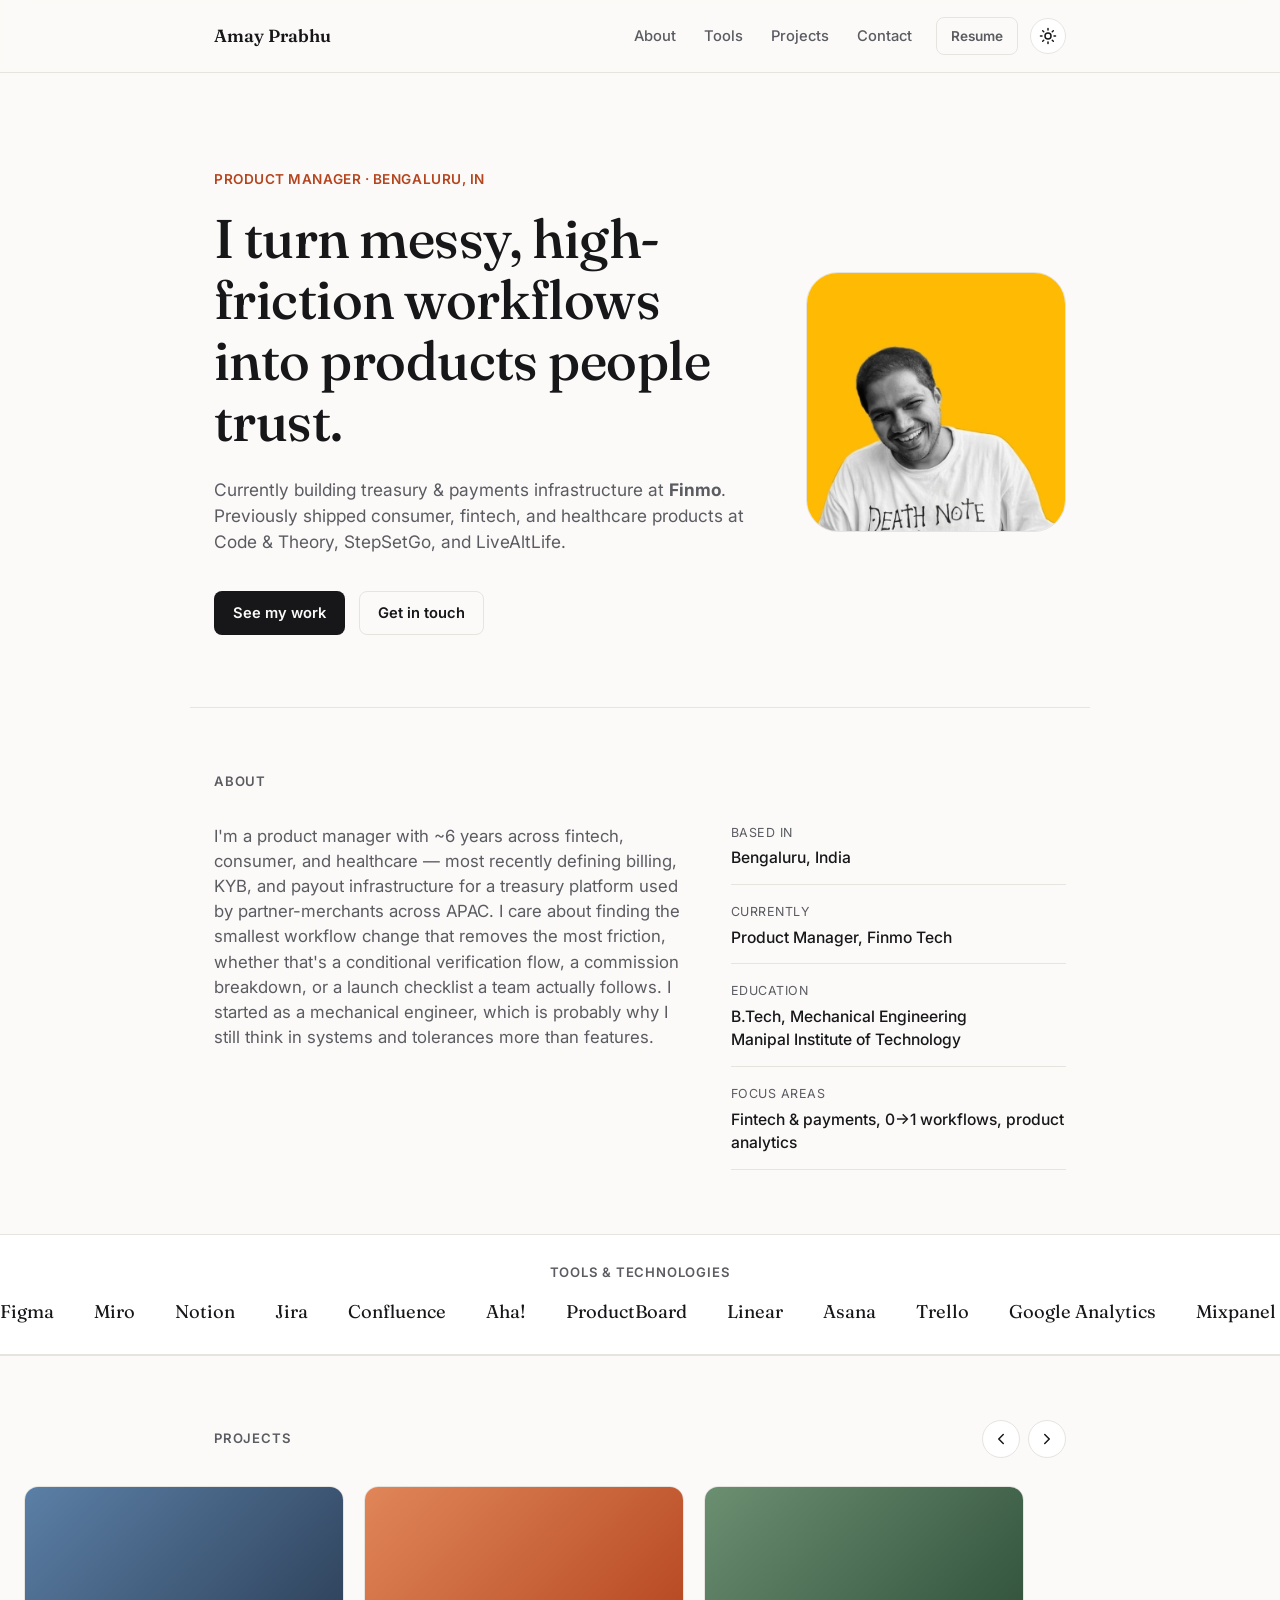
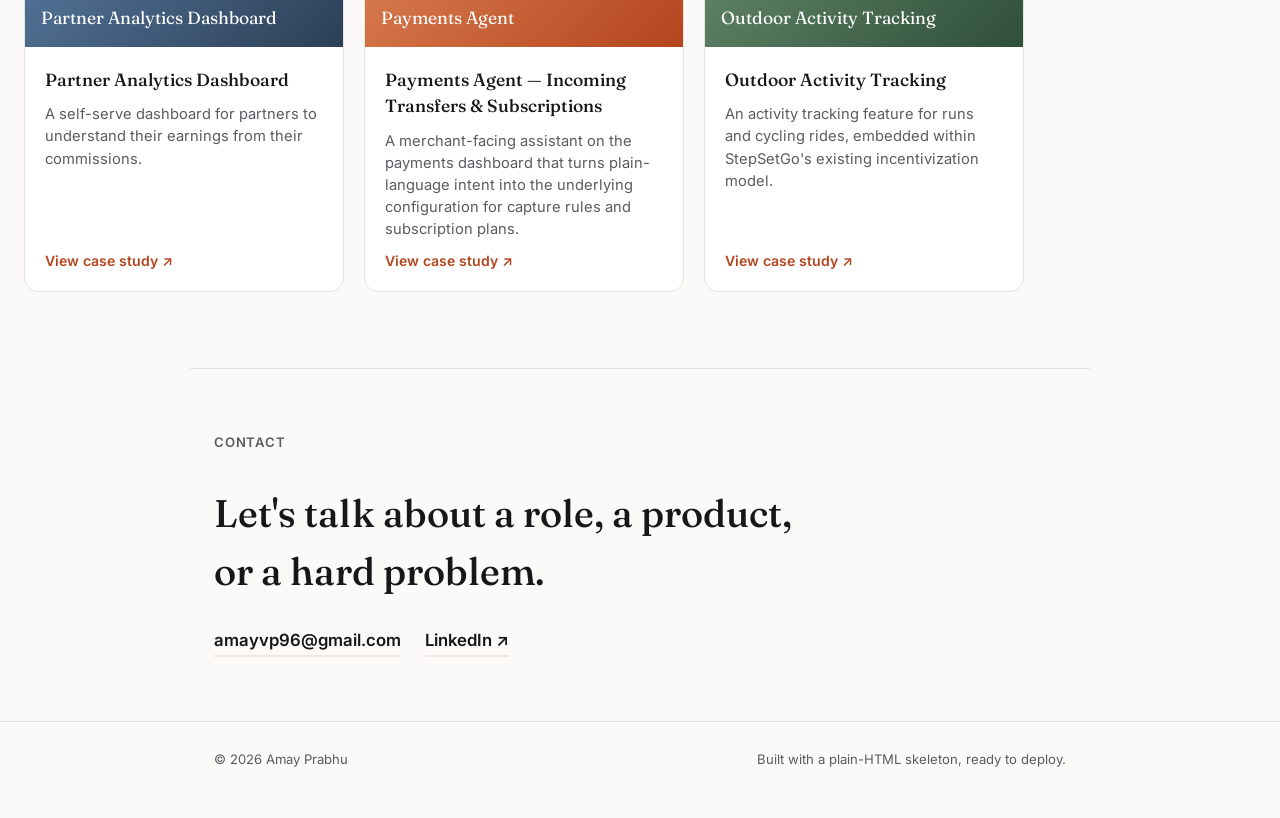
==== commit cf221a92: "Point homepage project cards at the real case studies Replaces the four placeholder project cards wi" ====
--- a/index.html
+++ b/index.html
@@ -177,39 +177,30 @@
 
     <div class="carousel reveal" id="carousel">
       <article class="project-card">
-        <div class="project-thumb" style="--thumb-a:#e08659; --thumb-b:#b4451f;">Finmo Payments Plugin</div>
+        <div class="project-thumb" style="--thumb-a:#5b7fa6; --thumb-b:#2c3f57;">Partner Analytics Dashboard</div>
         <div class="project-body">
-          <h3>Finmo Payments Plugin</h3>
-          <p>Shipped a Shopify &amp; WooCommerce payments plugin from POC through both marketplace reviews to public listing, opening e-commerce as a new ICP.</p>
-          <a href="presentation/index.html" class="project-link">View case study ↗</a>
+          <h3>Partner Analytics Dashboard</h3>
+          <p>A self-serve dashboard for partners to understand their earnings from their commissions.</p>
+          <a href="presentation/partner-analytics-dashboard/index.html" class="project-link">View case study ↗</a>
         </div>
       </article>
       <article class="project-card">
-        <div class="project-thumb" style="--thumb-a:#6b8f71; --thumb-b:#2f4f39;">FX Netting Tool</div>
+        <div class="project-thumb" style="--thumb-a:#e08659; --thumb-b:#b4451f;">Payments Agent</div>
         <div class="project-body">
-          <h3>FX Netting Tool</h3>
-          <p>A stopgap tool built with Claude Code over a daily transaction extract, giving ops a single view of net FX positions while the platform architecture was built out.</p>
-          <a href="#" class="project-link" target="_blank" rel="noopener">View project ↗</a>
+          <h3>Payments Agent — Incoming Transfers &amp; Subscriptions</h3>
+          <p>A merchant-facing assistant on the payments dashboard that turns plain-language intent into the underlying configuration for capture rules and subscription plans.</p>
+          <a href="presentation/payments-agent/index.html" class="project-link">View case study ↗</a>
         </div>
       </article>
       <article class="project-card">
-        <div class="project-thumb" style="--thumb-a:#5b7fa6; --thumb-b:#2c3f57;">Consumer Banking Redesign</div>
+        <div class="project-thumb" style="--thumb-a:#6b8f71; --thumb-b:#2f4f39;">Outdoor Activity Tracking</div>
         <div class="project-body">
-          <h3>Consumer Banking App Redesign</h3>
-          <p>Led the redesign of a consumer banking mobile app aimed at cutting support tickets and improving experience — App Store rating up 34% in initial results.</p>
-          <a href="#" class="project-link" target="_blank" rel="noopener">View project ↗</a>
+          <h3>Outdoor Activity Tracking</h3>
+          <p>An activity tracking feature for runs and cycling rides, embedded within StepSetGo's existing incentivization model.</p>
+          <a href="presentation/outdoor-activity-tracking/index.html" class="project-link">View case study ↗</a>
         </div>
       </article>
-      <article class="project-card">
-        <div class="project-thumb" style="--thumb-a:#a65b8f; --thumb-b:#572c4c;">StepSetGo Social Module</div>
-        <div class="project-body">
-          <h3>StepSetGo "Recommended Friends"</h3>
-          <p>Modeled and shipped a social discovery feature that cut time-to-first-friend from 11 days to 6, alongside an incentivized activity-tracking feature.</p>
-          <a href="#" class="project-link" target="_blank" rel="noopener">View project ↗</a>
-        </div>
-      </article>
-    </div>
-    <p class="wrap projects-note reveal">Replace these placeholder cards with your real projects, screenshots, and links.</p>
+    </div>
   </section>
 
   <section id="contact" class="section wrap contact">
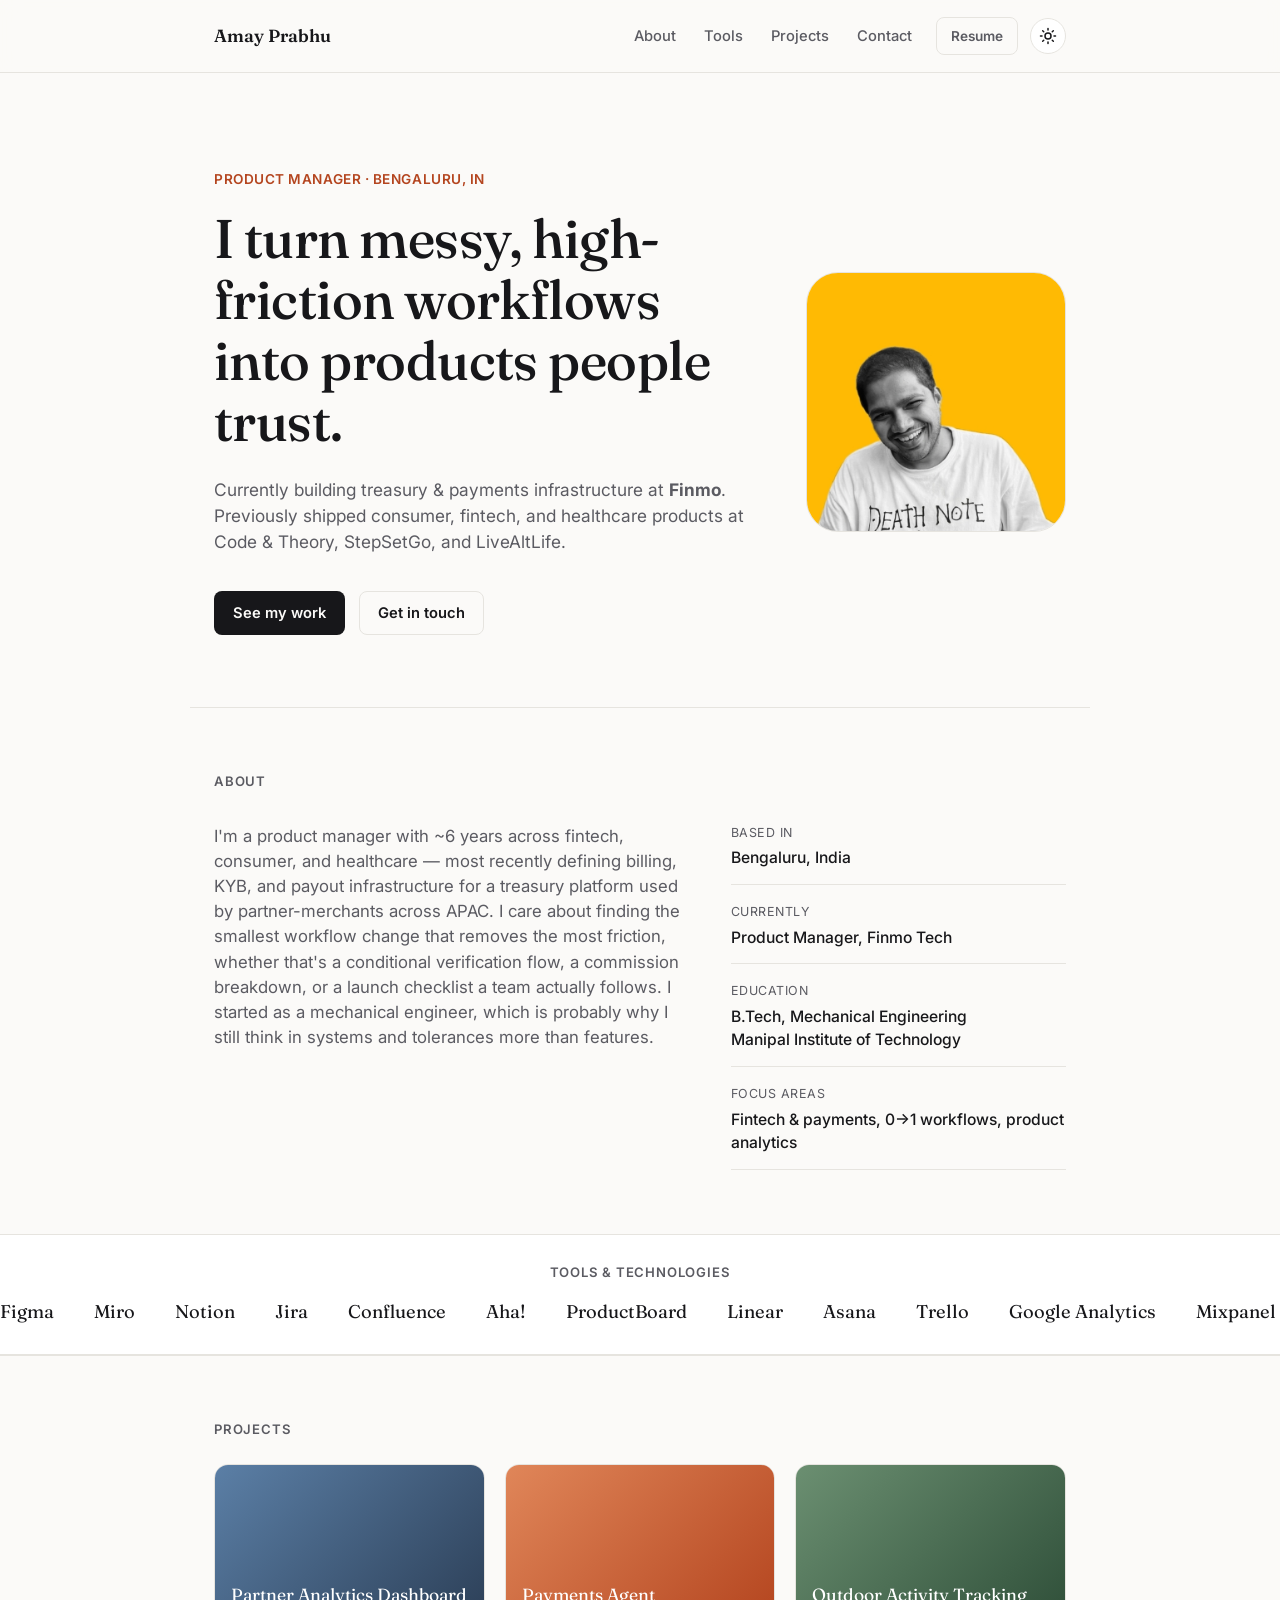
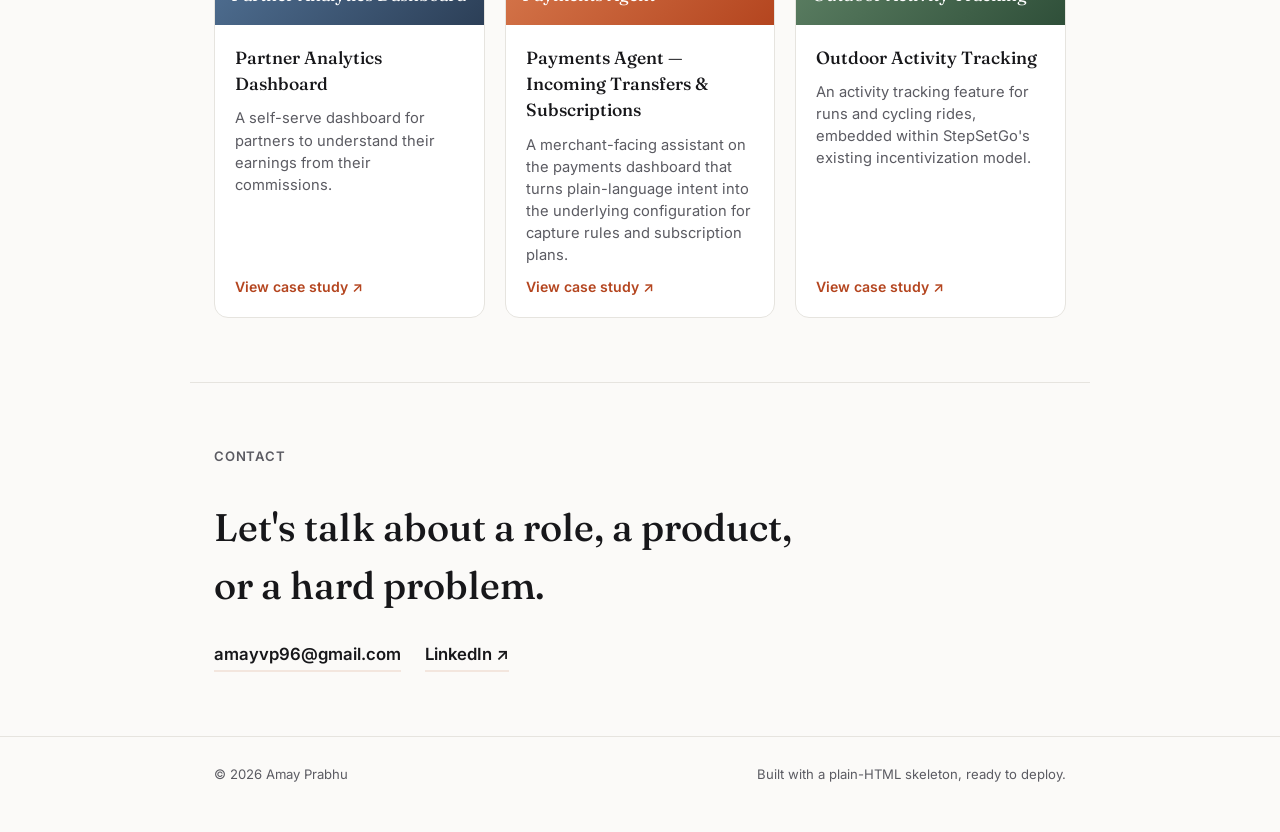
==== commit 5b72b667: "Align homepage project cards into a clean 3-column grid The card row previously bled full-width from" ====
--- a/index.html
+++ b/index.html
@@ -164,42 +164,34 @@
     <div class="wrap">
       <div class="projects-head reveal">
         <p class="section-label">Projects</p>
-        <div class="carousel-controls">
-          <button class="carousel-btn" id="carouselPrev" aria-label="Previous project">
-            <svg width="18" height="18" viewBox="0 0 24 24" fill="none" stroke="currentColor" stroke-width="2" stroke-linecap="round" stroke-linejoin="round"><path d="M15 18l-6-6 6-6"/></svg>
-          </button>
-          <button class="carousel-btn" id="carouselNext" aria-label="Next project">
-            <svg width="18" height="18" viewBox="0 0 24 24" fill="none" stroke="currentColor" stroke-width="2" stroke-linecap="round" stroke-linejoin="round"><path d="M9 18l6-6-6-6"/></svg>
-          </button>
-        </div>
-      </div>
-    </div>
-
-    <div class="carousel reveal" id="carousel">
-      <article class="project-card">
-        <div class="project-thumb" style="--thumb-a:#5b7fa6; --thumb-b:#2c3f57;">Partner Analytics Dashboard</div>
-        <div class="project-body">
-          <h3>Partner Analytics Dashboard</h3>
-          <p>A self-serve dashboard for partners to understand their earnings from their commissions.</p>
-          <a href="presentation/partner-analytics-dashboard/index.html" class="project-link">View case study ↗</a>
-        </div>
-      </article>
-      <article class="project-card">
-        <div class="project-thumb" style="--thumb-a:#e08659; --thumb-b:#b4451f;">Payments Agent</div>
-        <div class="project-body">
-          <h3>Payments Agent — Incoming Transfers &amp; Subscriptions</h3>
-          <p>A merchant-facing assistant on the payments dashboard that turns plain-language intent into the underlying configuration for capture rules and subscription plans.</p>
-          <a href="presentation/payments-agent/index.html" class="project-link">View case study ↗</a>
-        </div>
-      </article>
-      <article class="project-card">
-        <div class="project-thumb" style="--thumb-a:#6b8f71; --thumb-b:#2f4f39;">Outdoor Activity Tracking</div>
-        <div class="project-body">
-          <h3>Outdoor Activity Tracking</h3>
-          <p>An activity tracking feature for runs and cycling rides, embedded within StepSetGo's existing incentivization model.</p>
-          <a href="presentation/outdoor-activity-tracking/index.html" class="project-link">View case study ↗</a>
-        </div>
-      </article>
+      </div>
+
+      <div class="projects-grid reveal">
+        <article class="project-card">
+          <div class="project-thumb" style="--thumb-a:#5b7fa6; --thumb-b:#2c3f57;">Partner Analytics Dashboard</div>
+          <div class="project-body">
+            <h3>Partner Analytics Dashboard</h3>
+            <p>A self-serve dashboard for partners to understand their earnings from their commissions.</p>
+            <a href="presentation/partner-analytics-dashboard/index.html" class="project-link">View case study ↗</a>
+          </div>
+        </article>
+        <article class="project-card">
+          <div class="project-thumb" style="--thumb-a:#e08659; --thumb-b:#b4451f;">Payments Agent</div>
+          <div class="project-body">
+            <h3>Payments Agent — Incoming Transfers &amp; Subscriptions</h3>
+            <p>A merchant-facing assistant on the payments dashboard that turns plain-language intent into the underlying configuration for capture rules and subscription plans.</p>
+            <a href="presentation/payments-agent/index.html" class="project-link">View case study ↗</a>
+          </div>
+        </article>
+        <article class="project-card">
+          <div class="project-thumb" style="--thumb-a:#6b8f71; --thumb-b:#2f4f39;">Outdoor Activity Tracking</div>
+          <div class="project-body">
+            <h3>Outdoor Activity Tracking</h3>
+            <p>An activity tracking feature for runs and cycling rides, embedded within StepSetGo's existing incentivization model.</p>
+            <a href="presentation/outdoor-activity-tracking/index.html" class="project-link">View case study ↗</a>
+          </div>
+        </article>
+      </div>
     </div>
   </section>
 
--- a/css/style.css
+++ b/css/style.css
@@ -319,14 +319,10 @@
 
 /* Projects */
 .projects-section { padding: 64px 0; }
-.projects-head {
-  display: flex;
-  align-items: center;
-  justify-content: space-between;
-  margin-bottom: 24px;
-}
+.projects-head { margin-bottom: 24px; }
 .projects-head .section-label { margin: 0; }
-.carousel-controls { display: flex; gap: 8px; }
+
+/* Shared circular icon-button style (also used by the presentation deck nav) */
 .carousel-btn {
   width: 38px;
   height: 38px;
@@ -341,20 +337,13 @@
 }
 .carousel-btn:hover { border-color: var(--text); }
 
-.carousel {
-  display: flex;
+.projects-grid {
+  display: grid;
+  grid-template-columns: repeat(3, 1fr);
   gap: 20px;
-  overflow-x: auto;
-  scroll-snap-type: x mandatory;
-  padding: 4px 24px 12px;
-  scrollbar-width: none;
-}
-.carousel::-webkit-scrollbar { display: none; }
+}
 
 .project-card {
-  flex: 0 0 auto;
-  width: min(320px, 82vw);
-  scroll-snap-align: start;
   border: 1px solid var(--border);
   border-radius: 14px;
   overflow: hidden;
@@ -399,13 +388,6 @@
   align-self: flex-start;
 }
 .project-link:hover { text-decoration: underline; }
-
-.projects-note {
-  margin-top: 20px;
-  font-size: 0.82rem;
-  color: var(--text-muted);
-  font-style: italic;
-}
 
 /* Contact */
 .contact h2 {
@@ -470,4 +452,5 @@
   .hero-photo { width: 180px; height: 180px; border-radius: 24px; }
   .section { padding: 48px 20px; }
   .projects-section { padding: 48px 0; }
-}
+  .projects-grid { grid-template-columns: 1fr; }
+}
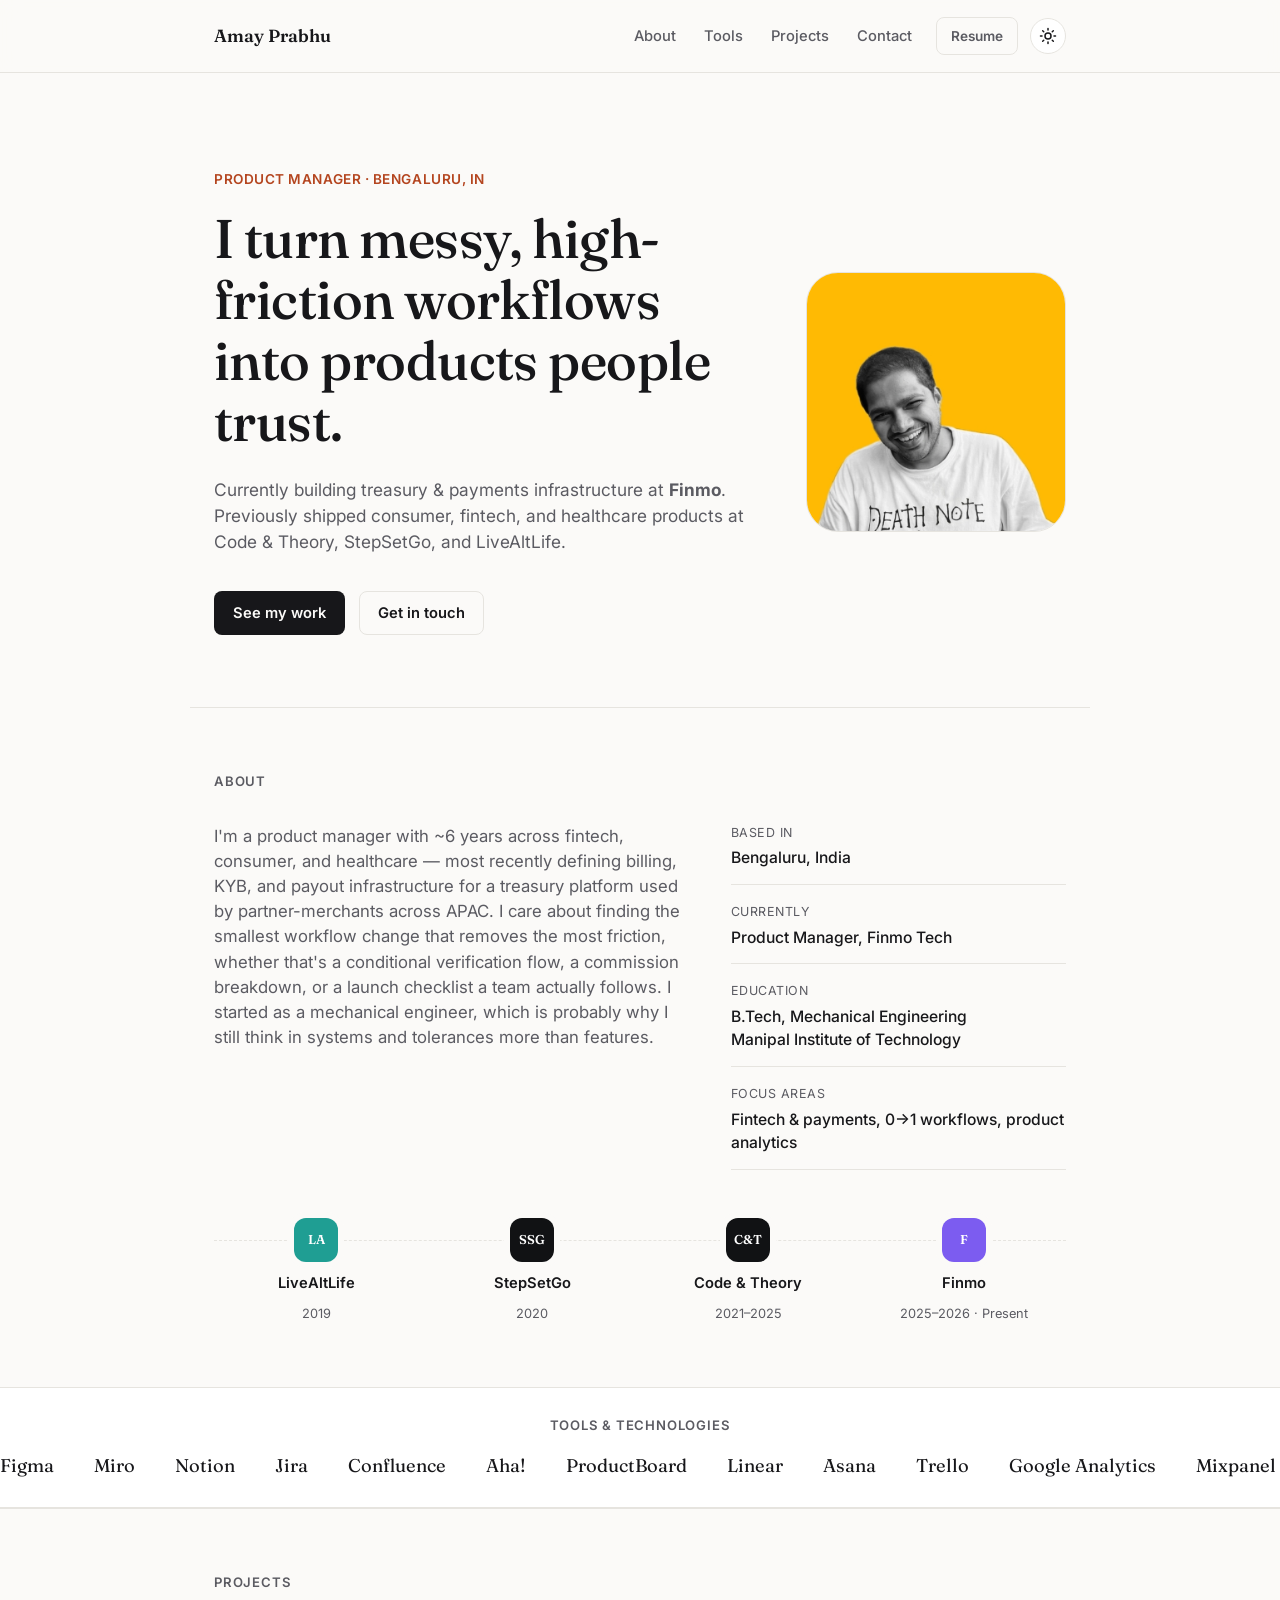
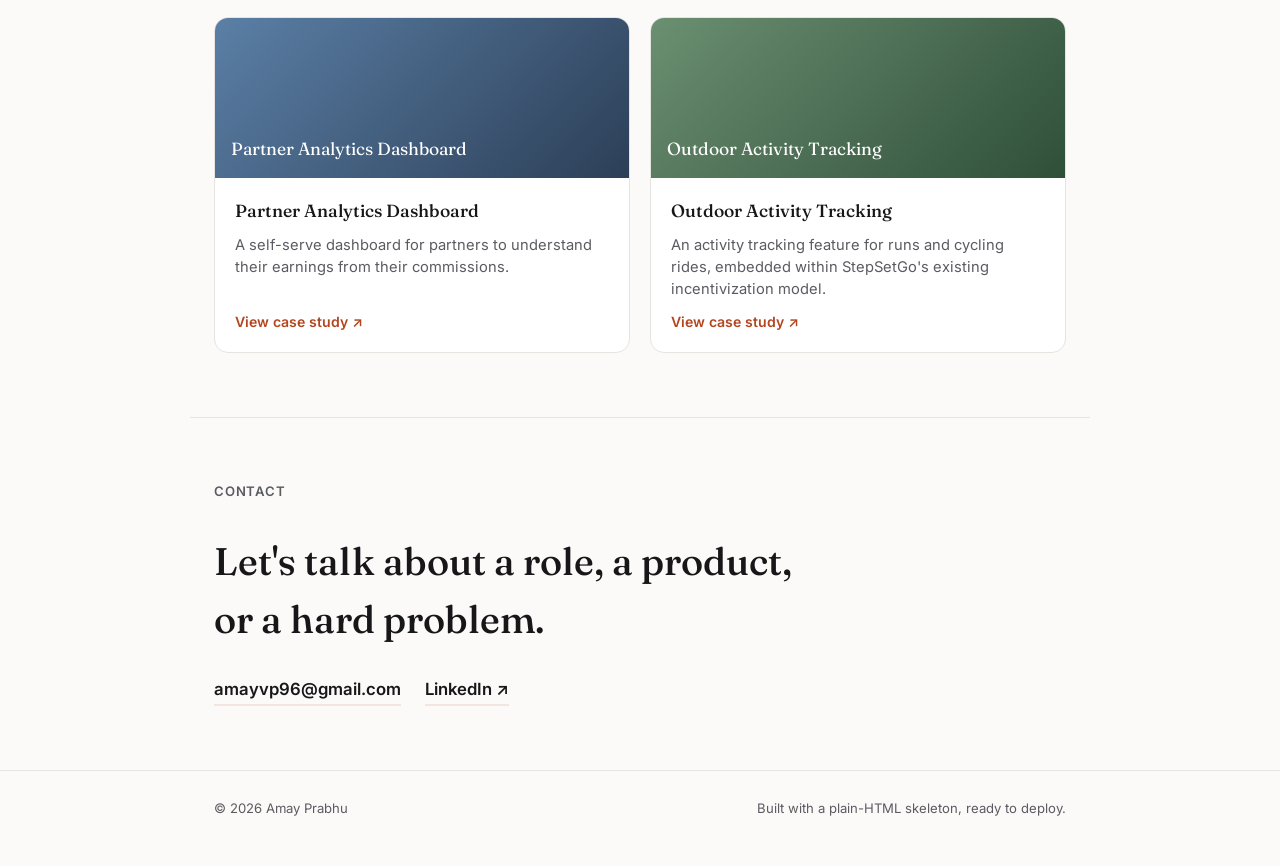
==== commit 4157751a: "Update slide content, restructure OAT deck, and add About timeline Outdoor Activity Tracking: - Real" ====
--- a/index.html
+++ b/index.html
@@ -87,6 +87,31 @@
         <div><dt>Education</dt><dd>B.Tech, Mechanical Engineering<br />Manipal Institute of Technology</dd></div>
         <div><dt>Focus areas</dt><dd>Fintech &amp; payments, 0→1 workflows, product analytics</dd></div>
       </dl>
+    </div>
+
+    <div class="about-timeline reveal">
+      <div class="timeline-row">
+        <div class="timeline-stop">
+          <div class="timeline-badge" style="background:#1f9e93;">LA</div>
+          <span class="timeline-company">LiveAltLife</span>
+          <span class="timeline-year">2019</span>
+        </div>
+        <div class="timeline-stop">
+          <div class="timeline-badge" style="background:#111214;">SSG</div>
+          <span class="timeline-company">StepSetGo</span>
+          <span class="timeline-year">2020</span>
+        </div>
+        <div class="timeline-stop">
+          <div class="timeline-badge" style="background:#111214;">C&amp;T</div>
+          <span class="timeline-company">Code &amp; Theory</span>
+          <span class="timeline-year">2021–2025</span>
+        </div>
+        <div class="timeline-stop">
+          <div class="timeline-badge" style="background:#7c5cf0;">F</div>
+          <span class="timeline-company">Finmo</span>
+          <span class="timeline-year">2025–2026 · Present</span>
+        </div>
+      </div>
     </div>
   </section>
 
@@ -176,14 +201,6 @@
           </div>
         </article>
         <article class="project-card">
-          <div class="project-thumb" style="--thumb-a:#e08659; --thumb-b:#b4451f;">Payments Agent</div>
-          <div class="project-body">
-            <h3>Payments Agent — Incoming Transfers &amp; Subscriptions</h3>
-            <p>A merchant-facing assistant on the payments dashboard that turns plain-language intent into the underlying configuration for capture rules and subscription plans.</p>
-            <a href="presentation/payments-agent/index.html" class="project-link">View case study ↗</a>
-          </div>
-        </article>
-        <article class="project-card">
           <div class="project-thumb" style="--thumb-a:#6b8f71; --thumb-b:#2f4f39;">Outdoor Activity Tracking</div>
           <div class="project-body">
             <h3>Outdoor Activity Tracking</h3>
--- a/css/style.css
+++ b/css/style.css
@@ -272,6 +272,54 @@
   font-weight: 500;
 }
 
+/* About — career timeline */
+.about-timeline { margin-top: 48px; }
+.timeline-row {
+  position: relative;
+  display: flex;
+  align-items: flex-start;
+  justify-content: space-between;
+  gap: 12px;
+}
+.timeline-row::before {
+  content: "";
+  position: absolute;
+  top: 22px;
+  left: 0;
+  right: 0;
+  border-top: 1px dashed var(--border);
+}
+.timeline-stop {
+  position: relative;
+  flex: 1;
+  display: flex;
+  flex-direction: column;
+  align-items: center;
+  gap: 10px;
+  text-align: center;
+}
+.timeline-badge {
+  width: 44px;
+  height: 44px;
+  border-radius: 12px;
+  display: flex;
+  align-items: center;
+  justify-content: center;
+  font-family: var(--font-serif);
+  font-weight: 600;
+  font-size: 0.8rem;
+  color: #fff;
+  box-shadow: 0 0 0 6px var(--bg);
+}
+.timeline-company {
+  font-weight: 600;
+  font-size: 0.92rem;
+}
+.timeline-year {
+  font-size: 0.8rem;
+  color: var(--text-muted);
+}
+
 /* Tools & Technologies marquee */
 .tools-marquee {
   padding: 28px 0;
@@ -339,7 +387,7 @@
 
 .projects-grid {
   display: grid;
-  grid-template-columns: repeat(3, 1fr);
+  grid-template-columns: repeat(auto-fit, minmax(260px, 1fr));
   gap: 20px;
 }
 
@@ -453,4 +501,15 @@
   .section { padding: 48px 20px; }
   .projects-section { padding: 48px 0; }
   .projects-grid { grid-template-columns: 1fr; }
-}
+  .timeline-row { flex-direction: column; align-items: center; gap: 28px; }
+  .timeline-row::before {
+    top: 0;
+    bottom: 0;
+    left: 50%;
+    right: auto;
+    width: 0;
+    border-top: none;
+    border-left: 1px dashed var(--border);
+    transform: translateX(-50%);
+  }
+}
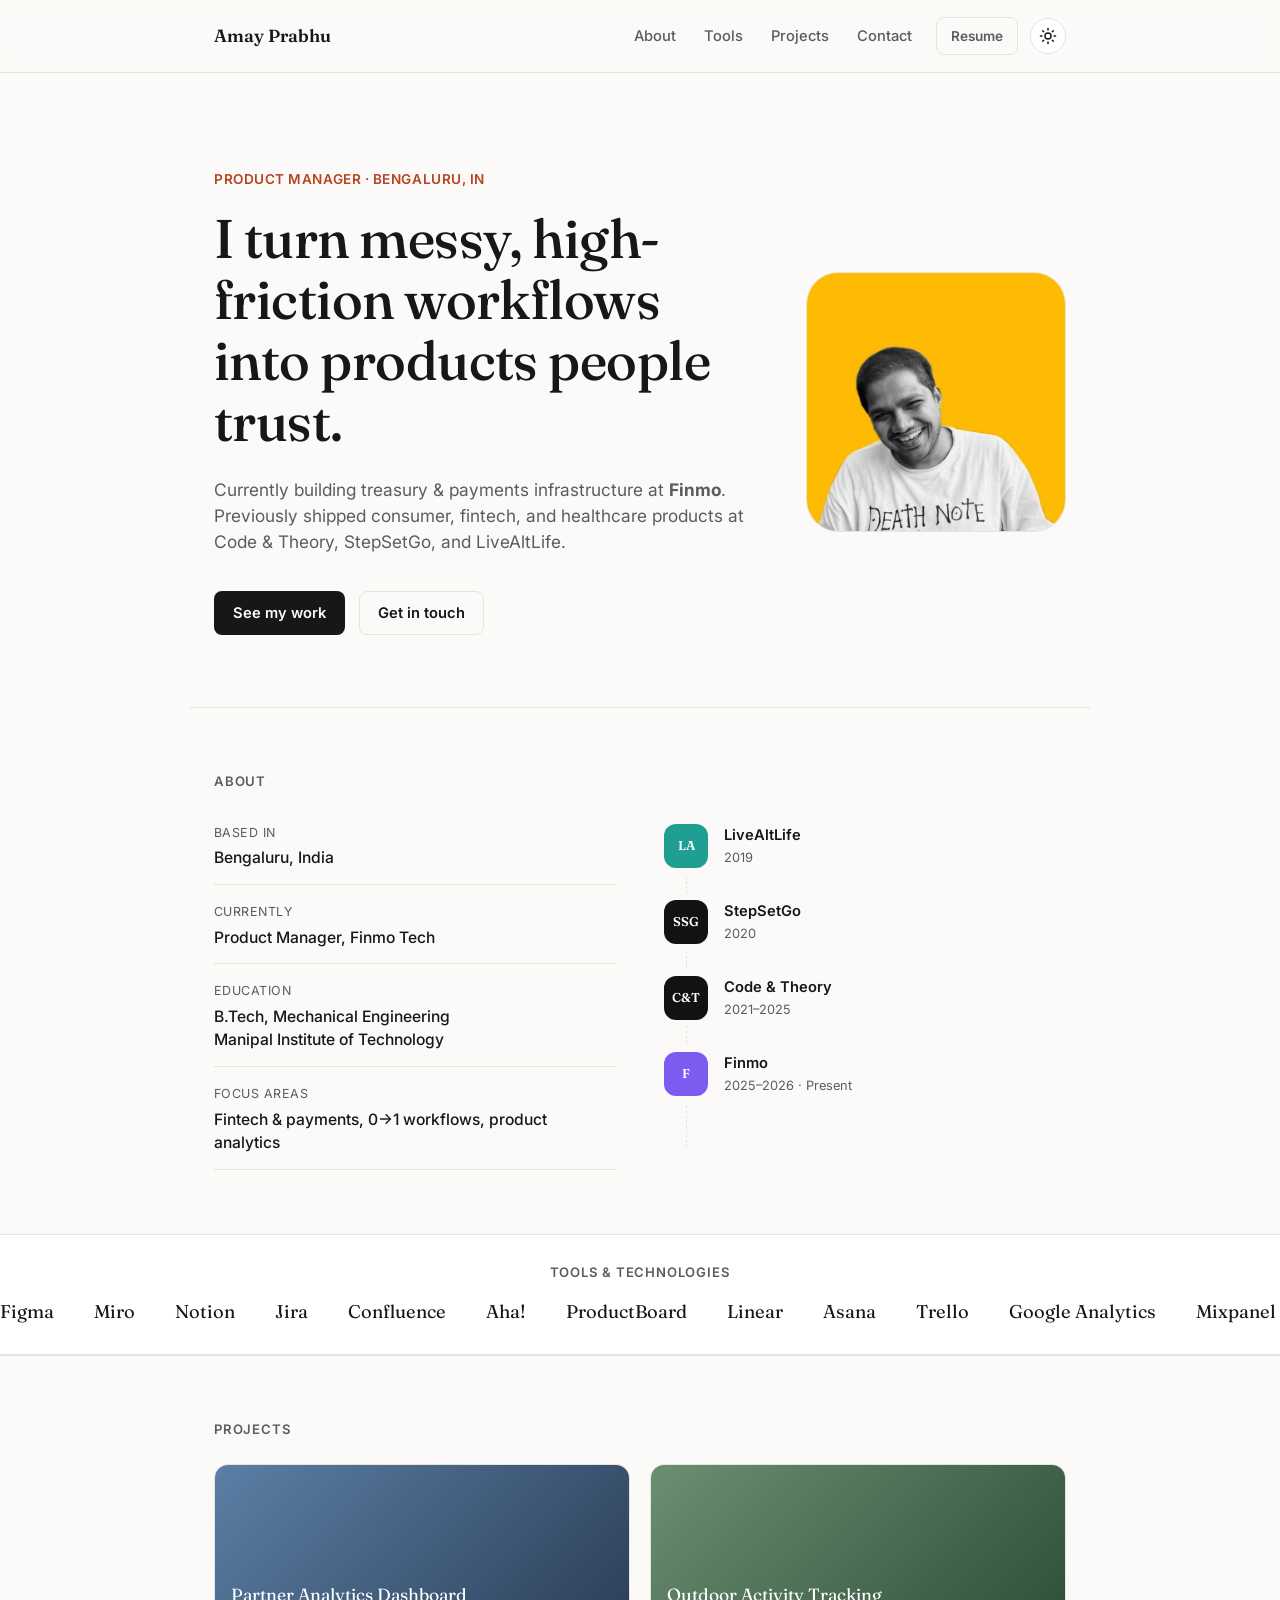
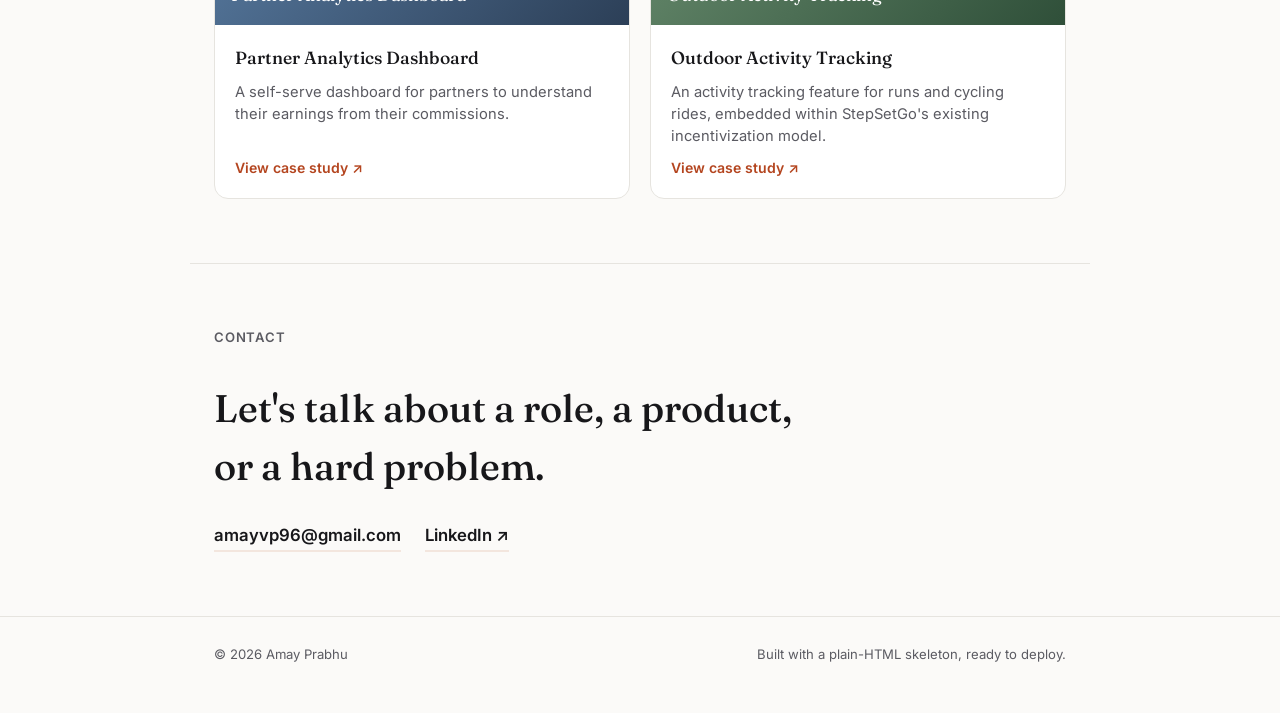
==== commit fd5e7add: "Make the About timeline vertical, drop the bio paragraph Removes the About section's prose bio and s" ====
--- a/index.html
+++ b/index.html
@@ -70,46 +70,42 @@
 
   <section id="about" class="section wrap">
     <p class="section-label reveal">About</p>
-    <div class="about-grid">
-      <p class="about-text reveal">
-        I'm a product manager with ~6 years across fintech, consumer, and
-        healthcare — most recently defining billing, KYB, and payout
-        infrastructure for a treasury platform used by partner-merchants
-        across APAC. I care about finding the smallest workflow change that
-        removes the most friction, whether that's a conditional verification
-        flow, a commission breakdown, or a launch checklist a team actually
-        follows. I started as a mechanical engineer, which is probably why I
-        still think in systems and tolerances more than features.
-      </p>
+    <div class="about-grid about-grid-split">
       <dl class="about-facts reveal">
         <div><dt>Based in</dt><dd>Bengaluru, India</dd></div>
         <div><dt>Currently</dt><dd>Product Manager, Finmo Tech</dd></div>
         <div><dt>Education</dt><dd>B.Tech, Mechanical Engineering<br />Manipal Institute of Technology</dd></div>
         <div><dt>Focus areas</dt><dd>Fintech &amp; payments, 0→1 workflows, product analytics</dd></div>
       </dl>
-    </div>
-
-    <div class="about-timeline reveal">
-      <div class="timeline-row">
-        <div class="timeline-stop">
+
+      <div class="timeline-col reveal">
+        <div class="timeline-item">
           <div class="timeline-badge" style="background:#1f9e93;">LA</div>
-          <span class="timeline-company">LiveAltLife</span>
-          <span class="timeline-year">2019</span>
-        </div>
-        <div class="timeline-stop">
+          <div class="timeline-text">
+            <span class="timeline-company">LiveAltLife</span>
+            <span class="timeline-year">2019</span>
+          </div>
+        </div>
+        <div class="timeline-item">
           <div class="timeline-badge" style="background:#111214;">SSG</div>
-          <span class="timeline-company">StepSetGo</span>
-          <span class="timeline-year">2020</span>
-        </div>
-        <div class="timeline-stop">
+          <div class="timeline-text">
+            <span class="timeline-company">StepSetGo</span>
+            <span class="timeline-year">2020</span>
+          </div>
+        </div>
+        <div class="timeline-item">
           <div class="timeline-badge" style="background:#111214;">C&amp;T</div>
-          <span class="timeline-company">Code &amp; Theory</span>
-          <span class="timeline-year">2021–2025</span>
-        </div>
-        <div class="timeline-stop">
+          <div class="timeline-text">
+            <span class="timeline-company">Code &amp; Theory</span>
+            <span class="timeline-year">2021–2025</span>
+          </div>
+        </div>
+        <div class="timeline-item">
           <div class="timeline-badge" style="background:#7c5cf0;">F</div>
-          <span class="timeline-company">Finmo</span>
-          <span class="timeline-year">2025–2026 · Present</span>
+          <div class="timeline-text">
+            <span class="timeline-company">Finmo</span>
+            <span class="timeline-year">2025–2026 · Present</span>
+          </div>
         </div>
       </div>
     </div>
--- a/css/style.css
+++ b/css/style.css
@@ -244,11 +244,7 @@
   grid-template-columns: 1.4fr 1fr;
   gap: 48px;
 }
-.about-text {
-  font-size: 1.05rem;
-  color: var(--text-muted);
-  margin: 0;
-}
+.about-grid-split { grid-template-columns: 1fr 1fr; }
 .about-facts {
   margin: 0;
   display: flex;
@@ -272,33 +268,30 @@
   font-weight: 500;
 }
 
-/* About — career timeline */
-.about-timeline { margin-top: 48px; }
-.timeline-row {
+/* About — career timeline (vertical) */
+.timeline-col {
   position: relative;
   display: flex;
-  align-items: flex-start;
-  justify-content: space-between;
-  gap: 12px;
-}
-.timeline-row::before {
+  flex-direction: column;
+  gap: 32px;
+}
+.timeline-col::before {
   content: "";
   position: absolute;
   top: 22px;
-  left: 0;
-  right: 0;
-  border-top: 1px dashed var(--border);
-}
-.timeline-stop {
+  bottom: 22px;
+  left: 22px;
+  border-left: 1px dashed var(--border);
+}
+.timeline-item {
   position: relative;
-  flex: 1;
-  display: flex;
-  flex-direction: column;
-  align-items: center;
-  gap: 10px;
-  text-align: center;
+  display: flex;
+  align-items: center;
+  gap: 16px;
 }
 .timeline-badge {
+  flex: 0 0 auto;
+  position: relative;
   width: 44px;
   height: 44px;
   border-radius: 12px;
@@ -310,6 +303,11 @@
   font-size: 0.8rem;
   color: #fff;
   box-shadow: 0 0 0 6px var(--bg);
+}
+.timeline-text {
+  display: flex;
+  flex-direction: column;
+  gap: 2px;
 }
 .timeline-company {
   font-weight: 600;
@@ -501,15 +499,4 @@
   .section { padding: 48px 20px; }
   .projects-section { padding: 48px 0; }
   .projects-grid { grid-template-columns: 1fr; }
-  .timeline-row { flex-direction: column; align-items: center; gap: 28px; }
-  .timeline-row::before {
-    top: 0;
-    bottom: 0;
-    left: 50%;
-    right: auto;
-    width: 0;
-    border-top: none;
-    border-left: 1px dashed var(--border);
-    transform: translateX(-50%);
-  }
-}
+}
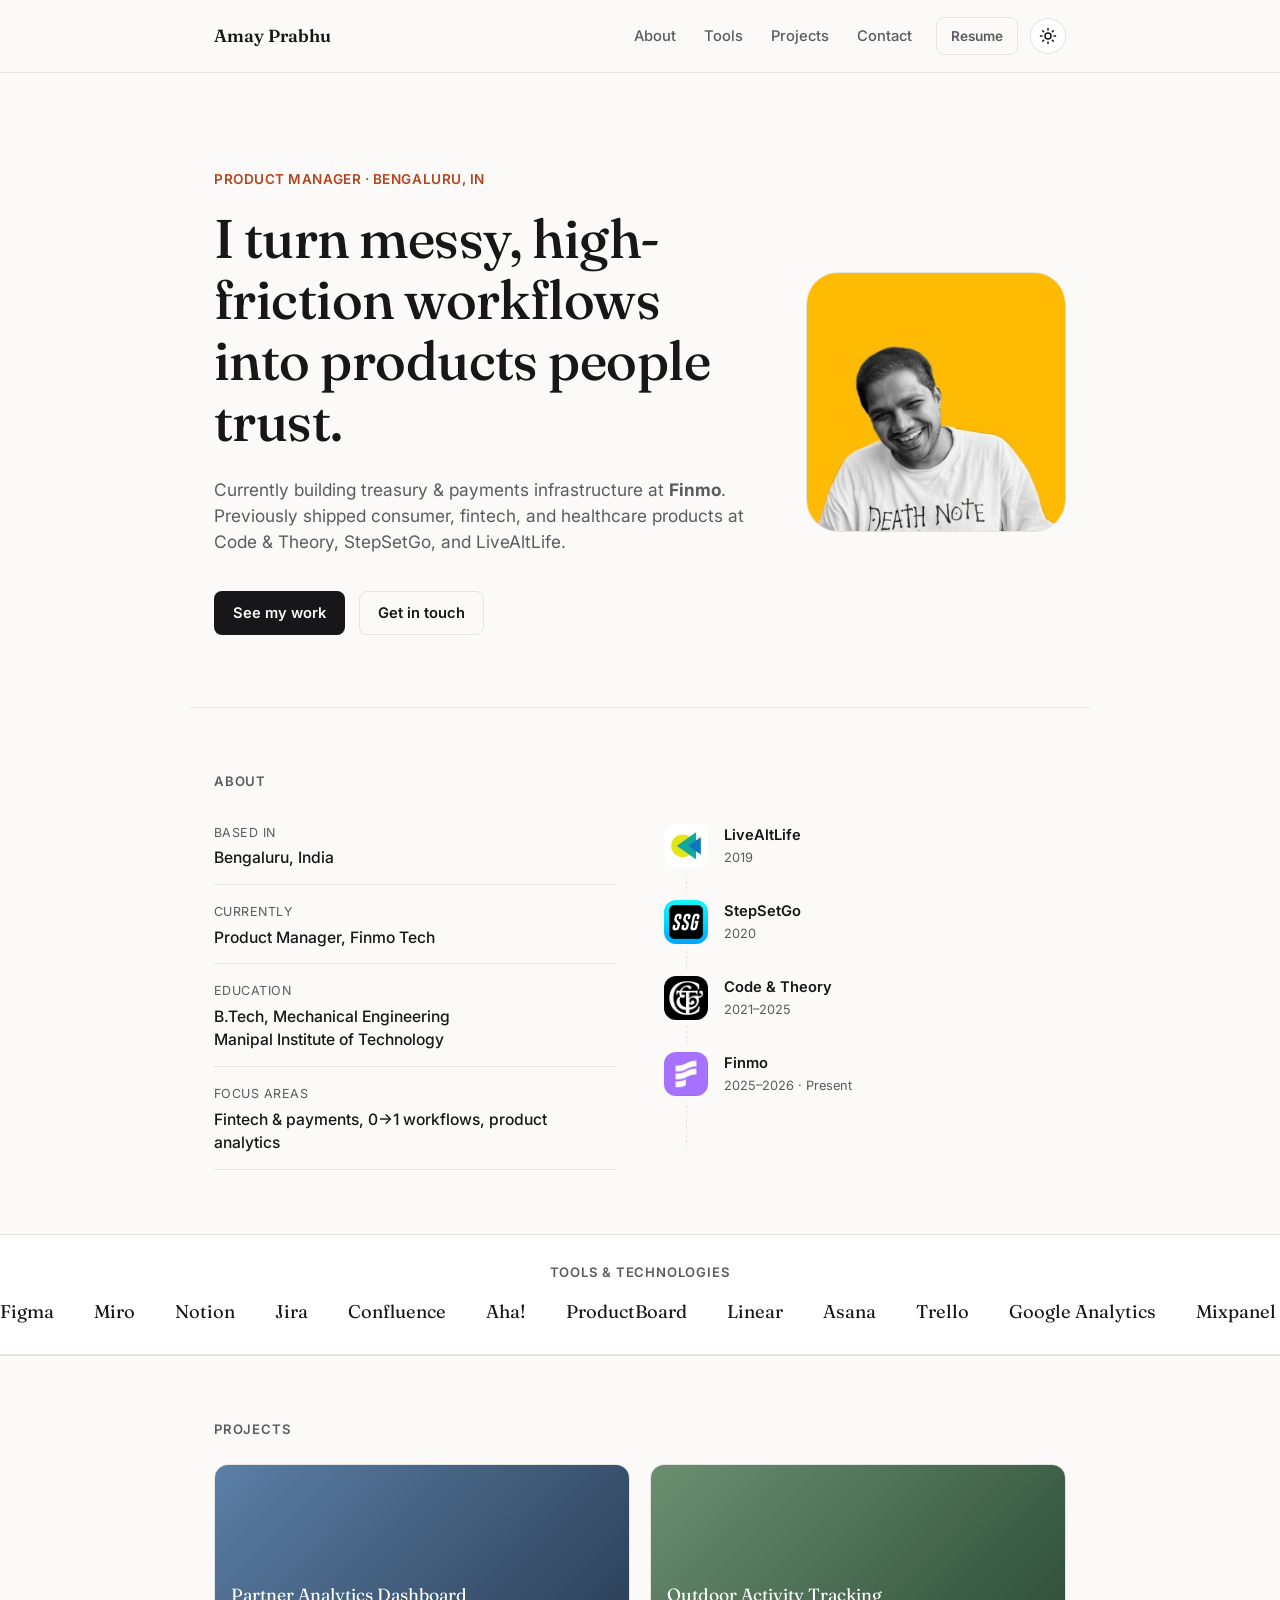
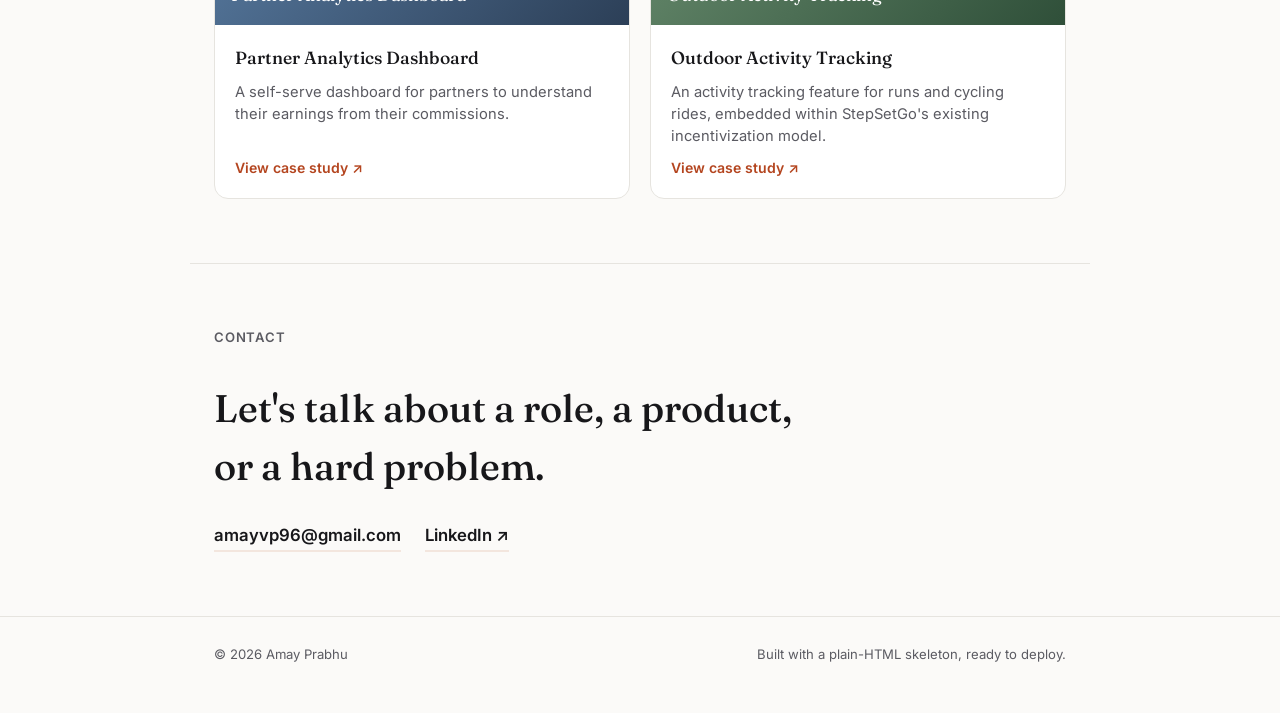
==== commit c5347240: "Wire up the real company logos in the About timeline Replaces the text-monogram badges with the actu" ====
--- a/index.html
+++ b/index.html
@@ -80,28 +80,36 @@
 
       <div class="timeline-col reveal">
         <div class="timeline-item">
-          <div class="timeline-badge" style="background:#1f9e93;">LA</div>
+          <div class="timeline-badge timeline-badge-contain" style="background:#fff;">
+            <img src="assets/la_logo_icon.png" alt="LiveAltLife logo" />
+          </div>
           <div class="timeline-text">
             <span class="timeline-company">LiveAltLife</span>
             <span class="timeline-year">2019</span>
           </div>
         </div>
         <div class="timeline-item">
-          <div class="timeline-badge" style="background:#111214;">SSG</div>
+          <div class="timeline-badge">
+            <img src="assets/ssg_logo.png" alt="StepSetGo logo" />
+          </div>
           <div class="timeline-text">
             <span class="timeline-company">StepSetGo</span>
             <span class="timeline-year">2020</span>
           </div>
         </div>
         <div class="timeline-item">
-          <div class="timeline-badge" style="background:#111214;">C&amp;T</div>
+          <div class="timeline-badge">
+            <img src="assets/ct_logo.jpg" alt="Code & Theory logo" />
+          </div>
           <div class="timeline-text">
             <span class="timeline-company">Code &amp; Theory</span>
             <span class="timeline-year">2021–2025</span>
           </div>
         </div>
         <div class="timeline-item">
-          <div class="timeline-badge" style="background:#7c5cf0;">F</div>
+          <div class="timeline-badge">
+            <img src="assets/finmo_logo.jpg" alt="Finmo logo" />
+          </div>
           <div class="timeline-text">
             <span class="timeline-company">Finmo</span>
             <span class="timeline-year">2025–2026 · Present</span>
--- a/css/style.css
+++ b/css/style.css
@@ -295,6 +295,7 @@
   width: 44px;
   height: 44px;
   border-radius: 12px;
+  overflow: hidden;
   display: flex;
   align-items: center;
   justify-content: center;
@@ -303,6 +304,17 @@
   font-size: 0.8rem;
   color: #fff;
   box-shadow: 0 0 0 6px var(--bg);
+}
+.timeline-badge img {
+  width: 100%;
+  height: 100%;
+  object-fit: cover;
+}
+.timeline-badge-contain img {
+  width: 100%;
+  height: 100%;
+  object-fit: contain;
+  padding: 6px;
 }
 .timeline-text {
   display: flex;
